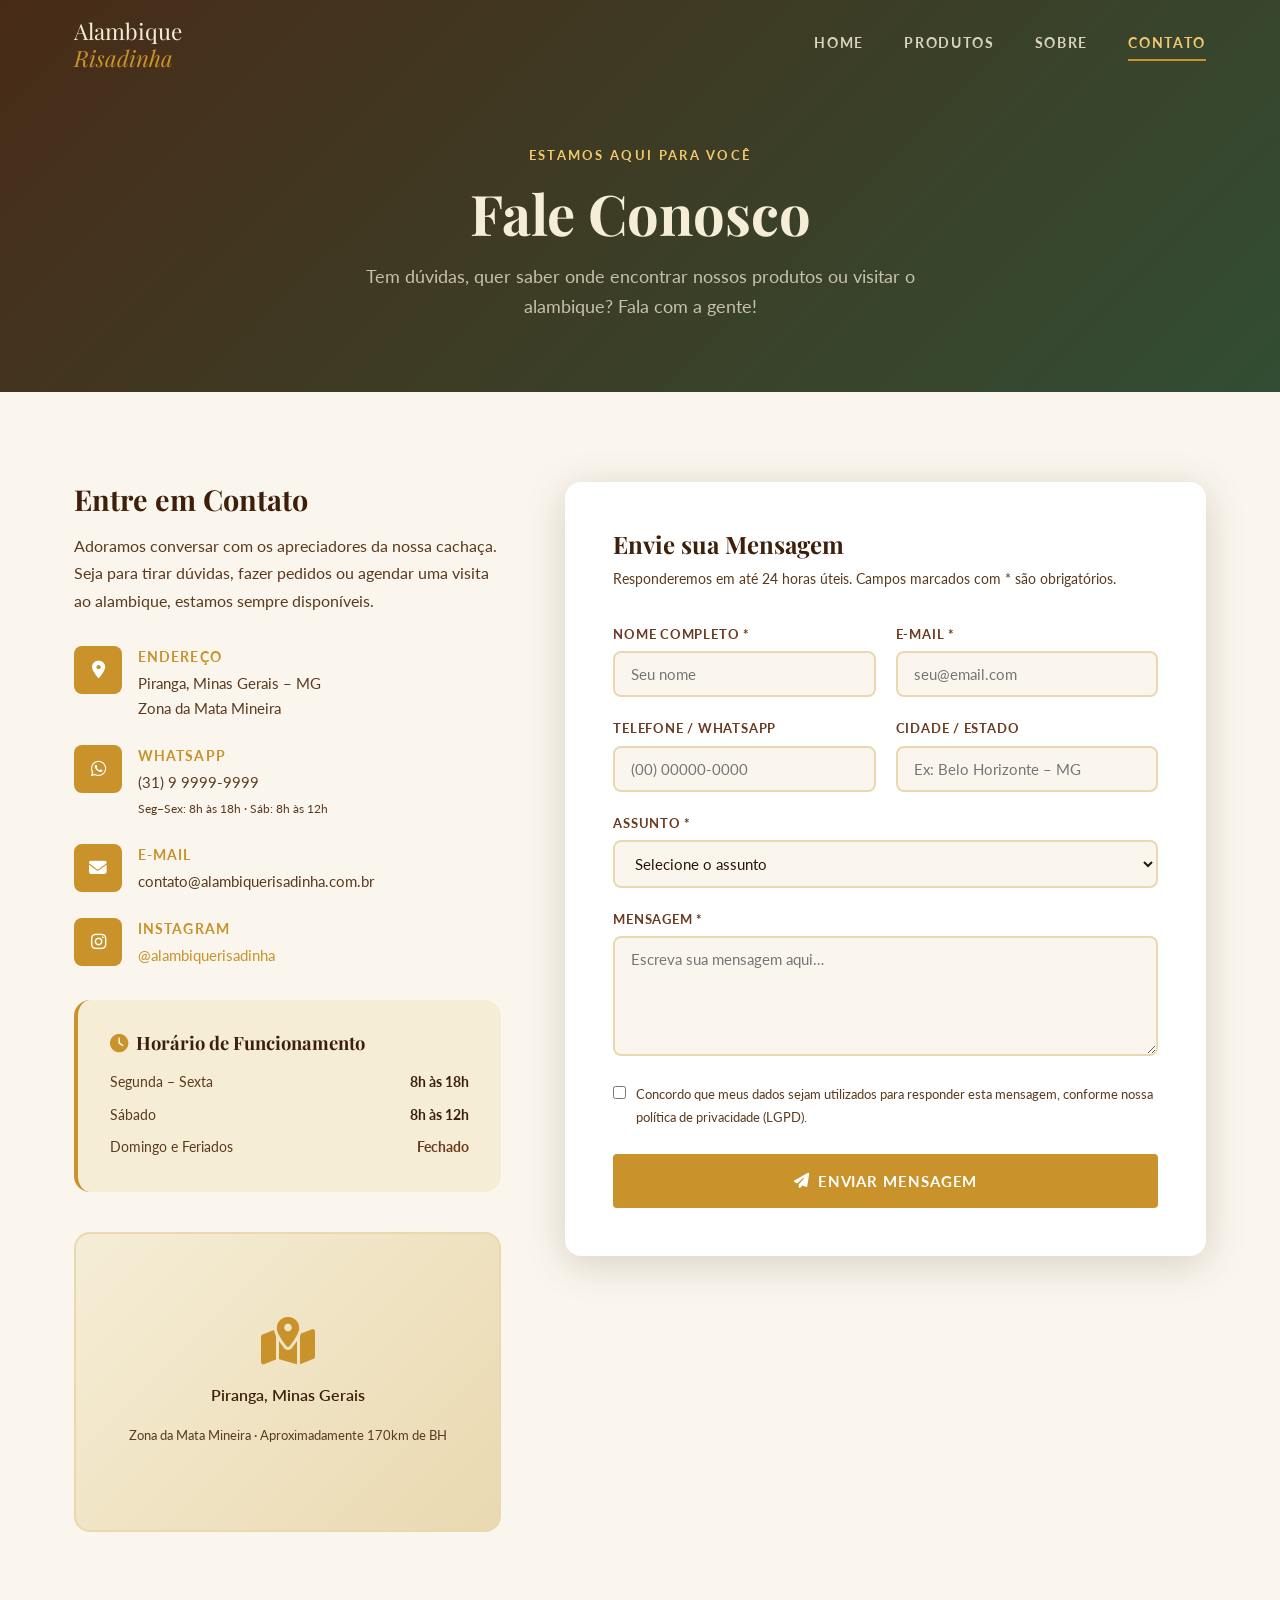
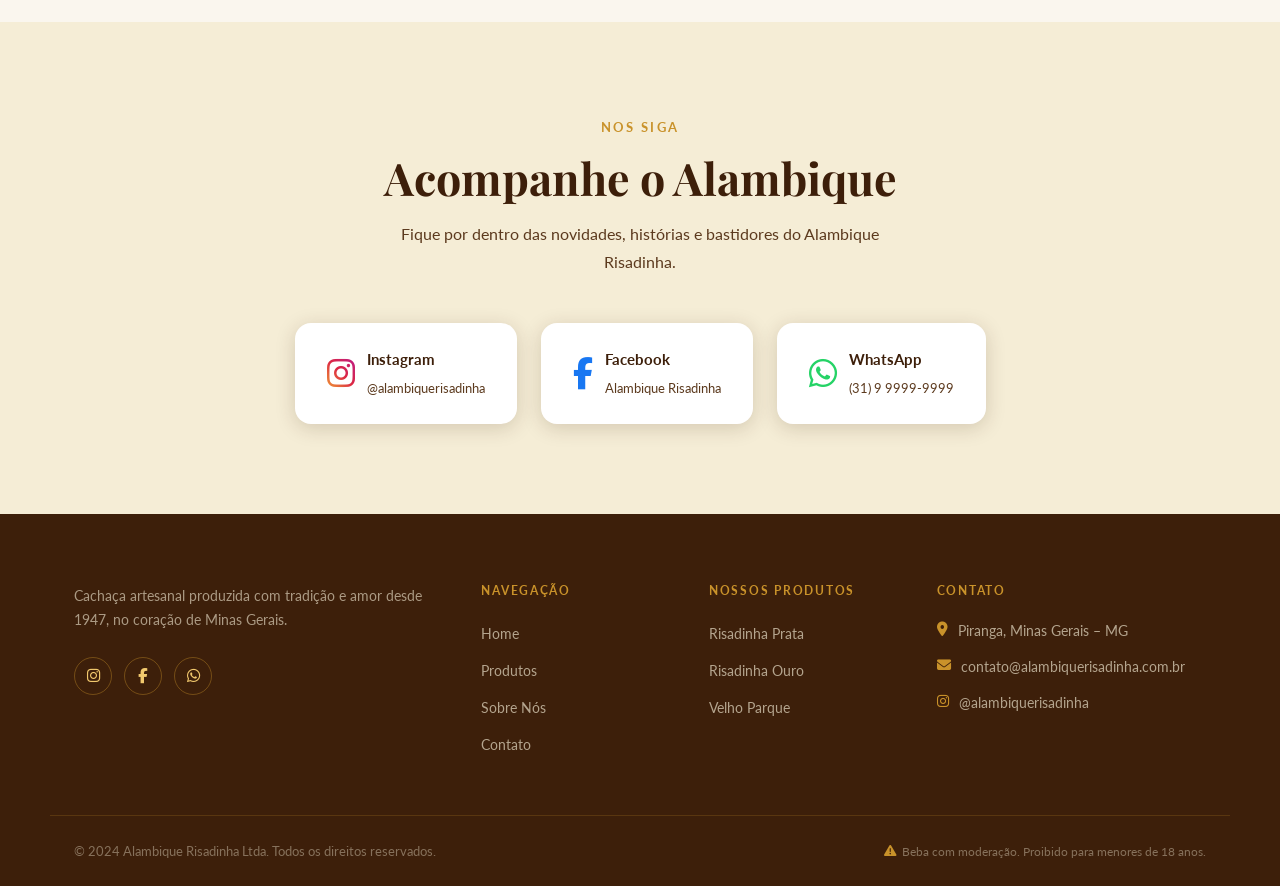
==== contato.html @ e91e13b2 "feat: adicionando imagens dos produtos e logo" ====
<!DOCTYPE html>
<html lang="pt-BR">
<head>
  <meta charset="UTF-8" />
  <meta name="viewport" content="width=device-width, initial-scale=1.0" />
  <title>Contato – Alambique Risadinha</title>
  <meta name="description" content="Entre em contato com o Alambique Risadinha. Localizado em Piranga, MG. Saiba onde encontrar nossos produtos ou visite nossa destilaria.">
  <link rel="stylesheet" href="css/style.css" />
  <link rel="stylesheet" href="css/pages.css" />
  <link rel="preconnect" href="https://fonts.googleapis.com">
  <link rel="preconnect" href="https://fonts.gstatic.com" crossorigin>
  <link href="https://fonts.googleapis.com/css2?family=Playfair+Display:ital,wght@0,400;0,600;0,700;0,900;1,400;1,600&family=Lato:wght@300;400;700&family=Dancing+Script:wght@600;700&display=swap" rel="stylesheet">
  <link rel="stylesheet" href="https://cdn.jsdelivr.net/npm/@fortawesome/fontawesome-free@6.4.0/css/all.min.css">
</head>
<body>

  <!-- ===== NAVBAR ===== -->
  <header class="navbar scrolled" id="navbar">
    <div class="container nav-container">
      <a href="index.html" class="nav-logo">
        <img src="https://www.anpaq.com.br/media/djcatalog2/images/item/2/alambique-risadinha-ltda_f.png" alt="Alambique Risadinha" class="logo-img" onerror="this.style.display='none'; this.nextElementSibling.style.display='block'">
        <span class="logo-text-fallback" style="display:none">Alambique<br><em>Risadinha</em></span>
      </a>
      <nav class="nav-links" id="navLinks">
        <a href="index.html" class="nav-link">Home</a>
        <a href="produtos.html" class="nav-link">Produtos</a>
        <a href="sobre.html" class="nav-link">Sobre</a>
        <a href="contato.html" class="nav-link active">Contato</a>
      </nav>
      <button class="hamburger" id="hamburger" aria-label="Menu">
        <span></span><span></span><span></span>
      </button>
    </div>
  </header>

  <!-- ===== PAGE HERO ===== -->
  <section class="page-hero">
    <div class="container">
      <span class="section-eyebrow light">Estamos Aqui Para Você</span>
      <h1>Fale Conosco</h1>
      <p>Tem dúvidas, quer saber onde encontrar nossos produtos ou visitar o alambique? Fala com a gente!</p>
    </div>
  </section>

  <!-- ===== CONTATO ===== -->
  <section class="section-padding">
    <div class="container">
      <div class="contact-layout">

        <!-- Informações -->
        <div>
          <div class="contact-info-block">
            <h3>Entre em Contato</h3>
            <p>Adoramos conversar com os apreciadores da nossa cachaça. Seja para tirar dúvidas, fazer pedidos ou agendar uma visita ao alambique, estamos sempre disponíveis.</p>

            <div class="contact-item">
              <div class="contact-item-icon"><i class="fas fa-map-marker-alt"></i></div>
              <div class="contact-item-text">
                <h5>Endereço</h5>
                <p>Piranga, Minas Gerais – MG<br>Zona da Mata Mineira</p>
              </div>
            </div>

            <div class="contact-item">
              <div class="contact-item-icon"><i class="fab fa-whatsapp"></i></div>
              <div class="contact-item-text">
                <h5>WhatsApp</h5>
                <p>(31) 9 9999-9999<br><small style="color:var(--text-mid)">Seg–Sex: 8h às 18h · Sáb: 8h às 12h</small></p>
              </div>
            </div>

            <div class="contact-item">
              <div class="contact-item-icon"><i class="fas fa-envelope"></i></div>
              <div class="contact-item-text">
                <h5>E-mail</h5>
                <p>contato@alambiquerisadinha.com.br</p>
              </div>
            </div>

            <div class="contact-item">
              <div class="contact-item-icon"><i class="fab fa-instagram"></i></div>
              <div class="contact-item-text">
                <h5>Instagram</h5>
                <p><a href="https://www.instagram.com/alambiquerisadinha/" target="_blank" rel="noopener" style="color:var(--gold)">@alambiquerisadinha</a></p>
              </div>
            </div>
          </div>

          <!-- Horários -->
          <div style="background:var(--cream); border-radius:var(--radius-lg); padding:2rem; margin-top:2rem; border-left:4px solid var(--gold)">
            <h4 style="font-family:'Playfair Display',serif; color:var(--brown-dark); margin-bottom:1rem; font-size:1.15rem">
              <i class="fas fa-clock" style="color:var(--gold); margin-right:8px"></i>Horário de Funcionamento
            </h4>
            <div style="display:flex; flex-direction:column; gap:8px;">
              <div style="display:flex; justify-content:space-between; font-size:0.9rem; color:var(--text-mid)">
                <span>Segunda – Sexta</span><strong style="color:var(--brown-dark)">8h às 18h</strong>
              </div>
              <div style="display:flex; justify-content:space-between; font-size:0.9rem; color:var(--text-mid)">
                <span>Sábado</span><strong style="color:var(--brown-dark)">8h às 12h</strong>
              </div>
              <div style="display:flex; justify-content:space-between; font-size:0.9rem; color:var(--text-mid)">
                <span>Domingo e Feriados</span><strong style="color:var(--brown-mid)">Fechado</strong>
              </div>
            </div>
          </div>

          <!-- Mapa decorativo -->
          <div class="map-placeholder">
            <i class="fas fa-map-marked-alt"></i>
            <p>Piranga, Minas Gerais</p>
            <small>Zona da Mata Mineira · Aproximadamente 170km de BH</small>
          </div>
        </div>

        <!-- Formulário -->
        <div class="contact-form-card">
          <h3>Envie sua Mensagem</h3>
          <p>Responderemos em até 24 horas úteis. Campos marcados com * são obrigatórios.</p>

          <form id="contactForm" novalidate>
            <div class="form-row">
              <div class="form-group">
                <label for="nome">Nome Completo *</label>
                <input type="text" id="nome" name="nome" placeholder="Seu nome" required>
              </div>
              <div class="form-group">
                <label for="email">E-mail *</label>
                <input type="email" id="email" name="email" placeholder="seu@email.com" required>
              </div>
            </div>

            <div class="form-row">
              <div class="form-group">
                <label for="telefone">Telefone / WhatsApp</label>
                <input type="tel" id="telefone" name="telefone" placeholder="(00) 00000-0000">
              </div>
              <div class="form-group">
                <label for="cidade">Cidade / Estado</label>
                <input type="text" id="cidade" name="cidade" placeholder="Ex: Belo Horizonte – MG">
              </div>
            </div>

            <div class="form-group">
              <label for="assunto">Assunto *</label>
              <select id="assunto" name="assunto" required>
                <option value="" disabled selected>Selecione o assunto</option>
                <option value="produto">Informações sobre produtos</option>
                <option value="compra">Como comprar / revendedor</option>
                <option value="visita">Agendar visita ao alambique</option>
                <option value="distribuicao">Interesse em distribuição</option>
                <option value="imprensa">Imprensa / Assessoria</option>
                <option value="outro">Outro assunto</option>
              </select>
            </div>

            <div class="form-group">
              <label for="mensagem">Mensagem *</label>
              <textarea id="mensagem" name="mensagem" placeholder="Escreva sua mensagem aqui…" rows="5" required></textarea>
            </div>

            <div class="form-group" style="display:flex; align-items:flex-start; gap:10px;">
              <input type="checkbox" id="lgpd" name="lgpd" required style="width:auto; margin-top:3px; cursor:pointer; accent-color:var(--gold)">
              <label for="lgpd" style="text-transform:none; font-size:0.82rem; font-weight:400; letter-spacing:0; color:var(--text-mid); cursor:pointer">
                Concordo que meus dados sejam utilizados para responder esta mensagem, conforme nossa política de privacidade (LGPD).
              </label>
            </div>

            <button type="submit" class="btn btn-primary" style="width:100%; justify-content:center; font-size:0.95rem; padding:16px">
              <i class="fas fa-paper-plane"></i> Enviar Mensagem
            </button>
          </form>

          <!-- Success message -->
          <div class="form-success" id="formSuccess">
            <i class="fas fa-check-circle"></i>
            <h4>Mensagem Enviada!</h4>
            <p>Obrigado pelo contato! Retornaremos em até 24 horas úteis.</p>
          </div>
        </div>

      </div>
    </div>
  </section>

  <!-- ===== REDES SOCIAIS ===== -->
  <section class="section-padding bg-cream">
    <div class="container" style="text-align:center">
      <span class="section-eyebrow">Nos Siga</span>
      <h2 class="section-title">Acompanhe o Alambique</h2>
      <p style="color:var(--text-mid); max-width:500px; margin: 0 auto 3rem">Fique por dentro das novidades, histórias e bastidores do Alambique Risadinha.</p>

      <div style="display:flex; justify-content:center; gap:1.5rem; flex-wrap:wrap">
        <a href="https://www.instagram.com/alambiquerisadinha/" target="_blank" rel="noopener"
           style="display:flex; align-items:center; gap:12px; background:#fff; border-radius:var(--radius-lg); padding:1.5rem 2rem; box-shadow:0 4px 20px var(--shadow); text-decoration:none; transition:all 0.35s ease; min-width:200px; justify-content:center"
           onmouseover="this.style.transform='translateY(-4px)'; this.style.boxShadow='0 12px 32px rgba(61,31,10,0.18)'"
           onmouseout="this.style.transform=''; this.style.boxShadow='0 4px 20px rgba(61,31,10,0.18)'">
          <i class="fab fa-instagram" style="font-size:2rem; background:linear-gradient(45deg,#f09433,#e6683c,#dc2743,#cc2366,#bc1888); -webkit-background-clip:text; -webkit-text-fill-color:transparent; background-clip:text"></i>
          <div style="text-align:left">
            <strong style="display:block; color:var(--brown-dark); font-size:0.95rem">Instagram</strong>
            <span style="color:var(--text-mid); font-size:0.82rem">@alambiquerisadinha</span>
          </div>
        </a>

        <a href="#" 
           style="display:flex; align-items:center; gap:12px; background:#fff; border-radius:var(--radius-lg); padding:1.5rem 2rem; box-shadow:0 4px 20px var(--shadow); text-decoration:none; transition:all 0.35s ease; min-width:200px; justify-content:center"
           onmouseover="this.style.transform='translateY(-4px)'; this.style.boxShadow='0 12px 32px rgba(61,31,10,0.18)'"
           onmouseout="this.style.transform=''; this.style.boxShadow='0 4px 20px rgba(61,31,10,0.18)'">
          <i class="fab fa-facebook-f" style="font-size:2rem; color:#1877f2"></i>
          <div style="text-align:left">
            <strong style="display:block; color:var(--brown-dark); font-size:0.95rem">Facebook</strong>
            <span style="color:var(--text-mid); font-size:0.82rem">Alambique Risadinha</span>
          </div>
        </a>

        <a href="https://wa.me/5531999999999" target="_blank" rel="noopener"
           style="display:flex; align-items:center; gap:12px; background:#fff; border-radius:var(--radius-lg); padding:1.5rem 2rem; box-shadow:0 4px 20px var(--shadow); text-decoration:none; transition:all 0.35s ease; min-width:200px; justify-content:center"
           onmouseover="this.style.transform='translateY(-4px)'; this.style.boxShadow='0 12px 32px rgba(61,31,10,0.18)'"
           onmouseout="this.style.transform=''; this.style.boxShadow='0 4px 20px rgba(61,31,10,0.18)'">
          <i class="fab fa-whatsapp" style="font-size:2rem; color:#25d366"></i>
          <div style="text-align:left">
            <strong style="display:block; color:var(--brown-dark); font-size:0.95rem">WhatsApp</strong>
            <span style="color:var(--text-mid); font-size:0.82rem">(31) 9 9999-9999</span>
          </div>
        </a>
      </div>
    </div>
  </section>

  <!-- ===== FOOTER ===== -->
  <footer class="footer">
    <div class="container footer-grid">
      <div class="footer-brand">
        <img src="https://www.anpaq.com.br/media/djcatalog2/images/item/2/alambique-risadinha-ltda_f.png" alt="Alambique Risadinha" class="footer-logo" onerror="this.style.display='none'">
        <p>Cachaça artesanal produzida com tradição e amor desde 1947, no coração de Minas Gerais.</p>
        <div class="social-links">
          <a href="https://www.instagram.com/alambiquerisadinha/" target="_blank" rel="noopener" aria-label="Instagram"><i class="fab fa-instagram"></i></a>
          <a href="#" aria-label="Facebook"><i class="fab fa-facebook-f"></i></a>
          <a href="#" aria-label="WhatsApp"><i class="fab fa-whatsapp"></i></a>
        </div>
      </div>
      <div class="footer-nav">
        <h4>Navegação</h4>
        <ul>
          <li><a href="index.html">Home</a></li>
          <li><a href="produtos.html">Produtos</a></li>
          <li><a href="sobre.html">Sobre Nós</a></li>
          <li><a href="contato.html">Contato</a></li>
        </ul>
      </div>
      <div class="footer-products">
        <h4>Nossos Produtos</h4>
        <ul>
          <li><a href="produtos.html#prata">Risadinha Prata</a></li>
          <li><a href="produtos.html#ouro">Risadinha Ouro</a></li>
          <li><a href="produtos.html#parque">Velho Parque</a></li>
        </ul>
      </div>
      <div class="footer-contact">
        <h4>Contato</h4>
        <ul>
          <li><i class="fas fa-map-marker-alt"></i> Piranga, Minas Gerais – MG</li>
          <li><i class="fas fa-envelope"></i> contato@alambiquerisadinha.com.br</li>
          <li><i class="fab fa-instagram"></i> @alambiquerisadinha</li>
        </ul>
      </div>
    </div>
    <div class="footer-bottom">
      <div class="container">
        <p>© 2024 Alambique Risadinha Ltda. Todos os direitos reservados.</p>
        <p class="footer-warning"><i class="fas fa-exclamation-triangle"></i> Beba com moderação. Proibido para menores de 18 anos.</p>
      </div>
    </div>
  </footer>

  <script src="js/main.js"></script>
</body>
</html>
---- css/style.css ----
/* =========================================================
   ALAMBIQUE RISADINHA — CSS Principal
   Paleta: Dourado #C9922A, Marrom Escuro #3D1F0A, Creme #F5EDD6,
           Verde Escuro #1C3B1F, Âmbar #E8A830, Off-white #FAF6EE
   ========================================================= */

/* ── RESET & BASE ── */
*, *::before, *::after { box-sizing: border-box; margin: 0; padding: 0; }

:root {
  --gold:       #C9922A;
  --gold-light: #E8A830;
  --gold-pale:  #F2C96E;
  --brown-dark: #3D1F0A;
  --brown-mid:  #6B3A1F;
  --brown-light:#A0673A;
  --cream:      #F5EDD6;
  --cream-dark: #EAD9B0;
  --off-white:  #FAF6EE;
  --green-dark: #1C3B1F;
  --green-mid:  #2D5A32;
  --text-dark:  #2A1608;
  --text-mid:   #5C3A1E;
  --text-light: #F5EDD6;
  --shadow:     rgba(61,31,10,0.18);
  --radius:     8px;
  --radius-lg:  16px;
  --transition: 0.35s cubic-bezier(0.4,0,0.2,1);
}

html { scroll-behavior: smooth; font-size: 16px; }

body {
  font-family: 'Lato', sans-serif;
  background: var(--off-white);
  color: var(--text-dark);
  line-height: 1.7;
  overflow-x: hidden;
}

img { max-width: 100%; display: block; }
a { text-decoration: none; color: inherit; }
ul { list-style: none; }

.container {
  max-width: 1180px;
  margin: 0 auto;
  padding: 0 24px;
}

.section-padding { padding: 90px 0; }
.bg-dark    { background: var(--brown-dark); }
.bg-cream   { background: var(--cream); }

/* ── TYPOGRAPHY ── */
h1, h2, h3, h4 {
  font-family: 'Playfair Display', serif;
  line-height: 1.2;
}

.section-eyebrow {
  display: inline-block;
  font-family: 'Lato', sans-serif;
  font-size: 0.8rem;
  font-weight: 700;
  letter-spacing: 0.18em;
  text-transform: uppercase;
  color: var(--gold);
  margin-bottom: 0.75rem;
}
.section-eyebrow.light { color: var(--gold-pale); }

.section-title {
  font-size: clamp(2rem, 4vw, 2.8rem);
  color: var(--brown-dark);
  margin-bottom: 1rem;
}
.section-title.light { color: var(--cream); }

.section-desc {
  font-size: 1.05rem;
  color: var(--text-mid);
  max-width: 560px;
  margin: 0 auto;
}

.section-header {
  text-align: center;
  margin-bottom: 3.5rem;
}

/* ── BUTTONS ── */
.btn {
  display: inline-flex;
  align-items: center;
  gap: 8px;
  padding: 14px 32px;
  border-radius: 4px;
  font-family: 'Lato', sans-serif;
  font-size: 0.92rem;
  font-weight: 700;
  letter-spacing: 0.06em;
  text-transform: uppercase;
  cursor: pointer;
  border: 2px solid transparent;
  transition: all var(--transition);
}

.btn-primary {
  background: var(--gold);
  color: #fff;
  border-color: var(--gold);
}
.btn-primary:hover {
  background: var(--gold-light);
  border-color: var(--gold-light);
  transform: translateY(-2px);
  box-shadow: 0 8px 24px rgba(201,146,42,0.35);
}

.btn-outline {
  background: transparent;
  color: var(--cream);
  border-color: var(--cream);
}
.btn-outline:hover {
  background: var(--cream);
  color: var(--brown-dark);
  transform: translateY(-2px);
}

.btn-outline-dark {
  background: transparent;
  color: var(--brown-dark);
  border-color: var(--brown-dark);
}
.btn-outline-dark:hover {
  background: var(--brown-dark);
  color: var(--cream);
  transform: translateY(-2px);
}

.btn-outline-light {
  background: transparent;
  color: #fff;
  border-color: rgba(255,255,255,0.7);
}
.btn-outline-light:hover {
  background: rgba(255,255,255,0.15);
  border-color: #fff;
  transform: translateY(-2px);
}

.btn-sm { padding: 10px 22px; font-size: 0.82rem; }

/* ── NAVBAR ── */
.navbar {
  position: fixed;
  top: 0; left: 0; right: 0;
  z-index: 1000;
  padding: 18px 0;
  transition: all var(--transition);
}
.navbar.scrolled {
  background: rgba(61,31,10,0.97);
  padding: 12px 0;
  box-shadow: 0 4px 30px rgba(0,0,0,0.3);
  backdrop-filter: blur(10px);
}

.nav-container {
  display: flex;
  align-items: center;
  justify-content: space-between;
}

.nav-logo { display: flex; align-items: center; }
.logo-img {
  height: 60px;
  width: auto;
  filter: drop-shadow(0 2px 8px rgba(0,0,0,0.4));
  transition: transform var(--transition);
}
.logo-img:hover { transform: scale(1.04); }
.logo-text-fallback {
  font-family: 'Playfair Display', serif;
  font-size: 1.4rem;
  color: var(--cream);
  line-height: 1.2;
}
.logo-text-fallback em { color: var(--gold); font-style: italic; }

.nav-links { display: flex; align-items: center; gap: 2.5rem; }

.nav-link {
  font-family: 'Lato', sans-serif;
  font-size: 0.88rem;
  font-weight: 700;
  letter-spacing: 0.12em;
  text-transform: uppercase;
  color: rgba(245,237,214,0.85);
  position: relative;
  padding-bottom: 4px;
  transition: color var(--transition);
}
.nav-link::after {
  content: '';
  position: absolute;
  bottom: -2px; left: 0;
  width: 0; height: 2px;
  background: var(--gold);
  transition: width var(--transition);
}
.nav-link:hover, .nav-link.active {
  color: var(--gold-pale);
}
.nav-link:hover::after, .nav-link.active::after { width: 100%; }

.hamburger {
  display: none;
  flex-direction: column;
  gap: 5px;
  background: none;
  border: none;
  cursor: pointer;
  padding: 4px;
}
.hamburger span {
  display: block;
  width: 26px; height: 2px;
  background: var(--cream);
  transition: all var(--transition);
}
.hamburger.open span:nth-child(1) { transform: rotate(45deg) translate(5px, 5px); }
.hamburger.open span:nth-child(2) { opacity: 0; }
.hamburger.open span:nth-child(3) { transform: rotate(-45deg) translate(5px, -5px); }

/* ── HERO ── */
.hero {
  position: relative;
  min-height: 100vh;
  display: flex;
  align-items: center;
  background: 
    linear-gradient(160deg, rgba(28,31,10,0.72) 0%, rgba(61,31,10,0.88) 60%, rgba(28,59,31,0.82) 100%),
    url('https://images.unsplash.com/photo-1513558161293-cdaf765ed2fd?w=1800&q=80') center/cover no-repeat;
  overflow: hidden;
}

.hero-overlay {
  position: absolute; inset: 0;
  background: radial-gradient(ellipse at center bottom, rgba(201,146,42,0.12) 0%, transparent 70%);
  pointer-events: none;
}

.hero-particles {
  position: absolute; inset: 0;
  pointer-events: none;
  overflow: hidden;
}

.hero-content {
  position: relative;
  z-index: 2;
  padding-top: 100px;
  padding-bottom: 60px;
  max-width: 720px;
}

.hero-eyebrow {
  font-family: 'Lato', sans-serif;
  font-size: 0.8rem;
  font-weight: 700;
  letter-spacing: 0.22em;
  text-transform: uppercase;
  color: var(--gold-pale);
  margin-bottom: 1.25rem;
  display: flex;
  align-items: center;
  gap: 12px;
}
.hero-eyebrow::before {
  content: '';
  display: inline-block;
  width: 36px; height: 1px;
  background: var(--gold);
}

.hero-title {
  font-size: clamp(2.8rem, 6vw, 4.8rem);
  color: var(--cream);
  margin-bottom: 1.5rem;
  font-weight: 900;
}
.hero-title em {
  color: var(--gold-pale);
  font-style: italic;
  display: block;
}

.hero-subtitle {
  font-size: clamp(1rem, 2vw, 1.2rem);
  color: rgba(245,237,214,0.85);
  max-width: 560px;
  margin-bottom: 2.5rem;
  font-weight: 300;
}

.hero-btns { display: flex; gap: 1rem; flex-wrap: wrap; }

.hero-scroll-indicator {
  position: absolute;
  bottom: 2.5rem;
  left: 50%;
  transform: translateX(-50%);
  display: flex;
  flex-direction: column;
  align-items: center;
  gap: 8px;
  color: rgba(245,237,214,0.6);
  font-size: 0.72rem;
  letter-spacing: 0.15em;
  text-transform: uppercase;
  animation: bounceDown 2s infinite;
  z-index: 2;
}
.scroll-arrow { font-size: 1.2rem; }

@keyframes bounceDown {
  0%, 100% { transform: translateX(-50%) translateY(0); }
  50%       { transform: translateX(-50%) translateY(8px); }
}

/* Particle dots */
.particle {
  position: absolute;
  border-radius: 50%;
  background: rgba(201,146,42,0.15);
  animation: floatParticle linear infinite;
}
@keyframes floatParticle {
  0%   { transform: translateY(100vh) scale(0); opacity: 0; }
  10%  { opacity: 1; }
  90%  { opacity: 0.6; }
  100% { transform: translateY(-20px) scale(1); opacity: 0; }
}

/* ── ABOUT STRIP ── */
.about-strip-inner {
  display: grid;
  grid-template-columns: 1fr 420px;
  gap: 5rem;
  align-items: center;
}

.about-strip-text h2 { margin-bottom: 1.25rem; }
.about-strip-text p  {
  color: var(--text-mid);
  margin-bottom: 1rem;
  font-size: 1.02rem;
}

.about-img-frame {
  position: relative;
  width: 100%;
  aspect-ratio: 1/1;
}

.about-img-inner {
  width: 100%;
  height: 100%;
  background: 
    linear-gradient(135deg, var(--brown-dark) 0%, var(--green-dark) 100%);
  border-radius: var(--radius-lg);
  display: flex;
  align-items: center;
  justify-content: center;
  overflow: hidden;
  position: relative;
}
.about-img-inner::before {
  content: '';
  position: absolute; inset: 0;
  background: 
    repeating-linear-gradient(
      45deg,
      rgba(201,146,42,0.04) 0px,
      rgba(201,146,42,0.04) 1px,
      transparent 1px,
      transparent 30px
    );
}

.about-decorative-icon {
  display: flex;
  flex-direction: column;
  align-items: center;
  gap: 1rem;
  color: var(--gold-pale);
  z-index: 1;
}
.about-decorative-icon i { font-size: 5rem; opacity: 0.8; }
.about-decorative-icon p {
  font-family: 'Dancing Script', cursive;
  font-size: 1.5rem;
  color: var(--cream);
}

.about-badge {
  position: absolute;
  bottom: -20px; right: -20px;
  width: 110px; height: 110px;
  background: var(--gold);
  border-radius: 50%;
  display: flex;
  flex-direction: column;
  align-items: center;
  justify-content: center;
  box-shadow: 0 8px 28px rgba(201,146,42,0.5);
  border: 4px solid var(--off-white);
}
.badge-number {
  font-family: 'Playfair Display', serif;
  font-size: 2rem;
  font-weight: 900;
  color: #fff;
  line-height: 1;
}
.badge-text {
  font-size: 0.65rem;
  font-weight: 700;
  color: rgba(255,255,255,0.9);
  text-align: center;
  letter-spacing: 0.05em;
  text-transform: uppercase;
  line-height: 1.3;
}

/* ── FEATURES ── */
.features-grid {
  display: grid;
  grid-template-columns: repeat(4, 1fr);
  gap: 2rem;
}

.feature-card {
  background: rgba(255,255,255,0.05);
  border: 1px solid rgba(201,146,42,0.2);
  border-radius: var(--radius-lg);
  padding: 2.5rem 1.75rem;
  text-align: center;
  transition: all var(--transition);
}
.feature-card:hover {
  background: rgba(201,146,42,0.1);
  border-color: var(--gold);
  transform: translateY(-6px);
  box-shadow: 0 16px 40px rgba(0,0,0,0.3);
}

.feature-icon {
  width: 70px; height: 70px;
  background: linear-gradient(135deg, var(--gold), var(--gold-light));
  border-radius: 50%;
  display: flex; align-items: center; justify-content: center;
  margin: 0 auto 1.5rem;
  font-size: 1.6rem;
  color: #fff;
  box-shadow: 0 6px 20px rgba(201,146,42,0.35);
}

.feature-card h3 {
  font-family: 'Playfair Display', serif;
  font-size: 1.15rem;
  color: var(--cream);
  margin-bottom: 0.75rem;
}
.feature-card p {
  font-size: 0.92rem;
  color: rgba(245,237,214,0.65);
  line-height: 1.6;
}

/* ── PRODUCTS PREVIEW ── */
.products-grid {
  display: grid;
  grid-template-columns: repeat(3, 1fr);
  gap: 2rem;
}

.product-card {
  background: #fff;
  border-radius: var(--radius-lg);
  overflow: hidden;
  box-shadow: 0 4px 24px var(--shadow);
  transition: all var(--transition);
  display: flex;
  flex-direction: column;
}
.product-card:hover {
  transform: translateY(-8px);
  box-shadow: 0 20px 50px rgba(61,31,10,0.2);
}
.product-card.featured {
  border: 2px solid var(--gold);
  transform: scale(1.03);
}
.product-card.featured:hover { transform: scale(1.03) translateY(-8px); }

.product-img-wrap {
  height: 220px;
  display: flex;
  align-items: center;
  justify-content: center;
  position: relative;
  overflow: hidden;
}
.product-img-wrap.prata-bg {
  background: linear-gradient(135deg, #c8c8c8 0%, #e8e8e8 100%);
}

.product-icon {
  font-size: 5rem;
  display: flex;
  align-items: center;
  justify-content: center;
  width: 100%;
  height: 100%;
  transition: transform var(--transition);
}
.product-card:hover .product-icon { transform: scale(1.12) rotate(-5deg); }
.product-icon.prata {
  color: #b0b8c1;
  background: linear-gradient(135deg, #dde4ea 0%, #eef1f4 100%);
  text-shadow: 0 4px 12px rgba(150,170,190,0.4);
}
.product-icon.ouro {
  color: var(--gold);
  background: linear-gradient(135deg, #f5e6c8 0%, #faf0dc 100%);
  text-shadow: 0 4px 12px rgba(201,146,42,0.35);
}
.product-icon.parque {
  color: var(--brown-mid);
  background: linear-gradient(135deg, #e8d5b8 0%, #f2e4cc 100%);
  text-shadow: 0 4px 12px rgba(107,58,31,0.35);
}

.product-badge-tag {
  position: absolute;
  top: 14px; left: 14px;
  background: var(--brown-dark);
  color: var(--cream);
  padding: 4px 12px;
  border-radius: 20px;
  font-size: 0.72rem;
  font-weight: 700;
  letter-spacing: 0.08em;
  text-transform: uppercase;
}
.product-badge-tag.destaque {
  background: var(--gold);
  color: #fff;
}
.product-badge-tag.premium {
  background: var(--green-dark);
  color: var(--gold-pale);
}

.product-info { padding: 2rem; flex: 1; display: flex; flex-direction: column; }

.product-tag {
  font-size: 0.75rem;
  font-weight: 700;
  letter-spacing: 0.1em;
  text-transform: uppercase;
  color: var(--gold);
  margin-bottom: 0.5rem;
  display: block;
}

.product-info h3 {
  font-size: 1.5rem;
  color: var(--brown-dark);
  margin-bottom: 0.75rem;
}

.product-info p {
  font-size: 0.92rem;
  color: var(--text-mid);
  line-height: 1.65;
  margin-bottom: 1.25rem;
  flex: 1;
}

.product-specs {
  margin-bottom: 1.5rem;
}
.product-specs li {
  font-size: 0.85rem;
  color: var(--text-mid);
  display: flex;
  align-items: center;
  gap: 8px;
  margin-bottom: 6px;
}
.product-specs li i {
  color: var(--gold);
  font-size: 0.75rem;
  flex-shrink: 0;
}

/* ── STATS ── */
.stats-section {
  position: relative;
  background: 
    linear-gradient(135deg, var(--brown-dark) 0%, var(--green-dark) 100%);
  padding: 70px 0;
  overflow: hidden;
}
.stats-bg {
  position: absolute; inset: 0;
  background: url('data:image/svg+xml,<svg xmlns="http://www.w3.org/2000/svg" viewBox="0 0 200 200"><circle cx="100" cy="100" r="80" fill="none" stroke="rgba(201,146,42,0.08)" stroke-width="1"/><circle cx="100" cy="100" r="50" fill="none" stroke="rgba(201,146,42,0.06)" stroke-width="1"/></svg>') center/cover;
  pointer-events: none;
}

.stats-inner {
  position: relative;
  display: flex;
  align-items: center;
  justify-content: center;
  gap: 0;
  flex-wrap: wrap;
}

.stat-item {
  text-align: center;
  padding: 1rem 3.5rem;
  display: flex;
  flex-direction: column;
  align-items: center;
}

.stat-number {
  font-family: 'Playfair Display', serif;
  font-size: clamp(2.8rem, 5vw, 4rem);
  font-weight: 900;
  color: var(--gold-pale);
  line-height: 1;
  display: inline;
}
.stat-plus {
  font-family: 'Playfair Display', serif;
  font-size: 2rem;
  color: var(--gold);
  font-weight: 700;
  display: inline;
}

.stat-label {
  font-size: 0.82rem;
  font-weight: 700;
  letter-spacing: 0.1em;
  text-transform: uppercase;
  color: rgba(245,237,214,0.65);
  margin-top: 0.5rem;
}

.stat-divider {
  width: 1px; height: 60px;
  background: rgba(201,146,42,0.3);
  flex-shrink: 0;
}

/* ── TESTIMONIALS ── */
.testimonials-slider {
  overflow: hidden;
  position: relative;
}

.testimonial-track {
  display: flex;
  transition: transform 0.5s cubic-bezier(0.4,0,0.2,1);
}

.testimonial-card {
  min-width: 100%;
  padding: 0 60px;
  text-align: center;
}

.stars {
  color: var(--gold);
  font-size: 1.1rem;
  margin-bottom: 1.5rem;
  display: flex;
  justify-content: center;
  gap: 4px;
}

.testimonial-card p {
  font-size: 1.12rem;
  font-style: italic;
  font-family: 'Playfair Display', serif;
  color: var(--text-dark);
  max-width: 700px;
  margin: 0 auto 2rem;
  line-height: 1.8;
}

.testimonial-author {
  display: flex;
  align-items: center;
  justify-content: center;
  gap: 14px;
}
.author-avatar {
  width: 50px; height: 50px;
  background: var(--gold);
  border-radius: 50%;
  display: flex; align-items: center; justify-content: center;
  color: #fff; font-size: 1.1rem;
}
.testimonial-author div strong { display: block; font-size: 0.95rem; color: var(--brown-dark); }
.testimonial-author div span  { font-size: 0.82rem; color: var(--text-mid); }

.testimonial-controls {
  display: flex;
  align-items: center;
  justify-content: center;
  gap: 1.5rem;
  margin-top: 2.5rem;
}
.t-btn {
  width: 44px; height: 44px;
  border-radius: 50%;
  background: transparent;
  border: 2px solid var(--brown-mid);
  color: var(--brown-mid);
  font-size: 1rem;
  cursor: pointer;
  display: flex; align-items: center; justify-content: center;
  transition: all var(--transition);
}
.t-btn:hover {
  background: var(--gold);
  border-color: var(--gold);
  color: #fff;
}

.t-dots { display: flex; gap: 8px; }
.t-dot {
  width: 8px; height: 8px;
  border-radius: 50%;
  background: var(--cream-dark);
  cursor: pointer;
  transition: all var(--transition);
}
.t-dot.active {
  background: var(--gold);
  width: 24px;
  border-radius: 4px;
}

/* ── CTA ── */
.cta-section {
  position: relative;
  padding: 100px 0;
  background:
    linear-gradient(135deg, rgba(28,59,31,0.92), rgba(61,31,10,0.95)),
    url('https://images.unsplash.com/photo-1569529465841-dfecdab7503b?w=1600&q=80') center/cover no-repeat;
  text-align: center;
  overflow: hidden;
}
.cta-overlay {
  position: absolute; inset: 0;
  background: radial-gradient(ellipse at center, rgba(201,146,42,0.15) 0%, transparent 70%);
}
.cta-content { position: relative; z-index: 1; }
.cta-content h2 {
  font-size: clamp(2rem, 4vw, 3rem);
  color: var(--cream);
  margin-bottom: 1rem;
}
.cta-content p {
  font-size: 1.1rem;
  color: rgba(245,237,214,0.8);
  margin-bottom: 2.5rem;
}
.cta-btns { display: flex; gap: 1rem; justify-content: center; flex-wrap: wrap; }

/* ── FOOTER ── */
.footer {
  background: var(--brown-dark);
  padding-top: 70px;
}

.footer-grid {
  display: grid;
  grid-template-columns: 2fr 1fr 1fr 1.5fr;
  gap: 3rem;
  padding-bottom: 3rem;
  border-bottom: 1px solid rgba(201,146,42,0.2);
}

.footer-logo { height: 70px; margin-bottom: 1rem; }

.footer-brand p {
  font-size: 0.9rem;
  color: rgba(245,237,214,0.6);
  line-height: 1.7;
  margin-bottom: 1.5rem;
}

.social-links { display: flex; gap: 12px; }
.social-links a {
  width: 38px; height: 38px;
  border-radius: 50%;
  border: 1px solid rgba(201,146,42,0.4);
  display: flex; align-items: center; justify-content: center;
  color: var(--gold-pale);
  font-size: 0.95rem;
  transition: all var(--transition);
}
.social-links a:hover {
  background: var(--gold);
  border-color: var(--gold);
  color: #fff;
  transform: translateY(-2px);
}

.footer-nav h4, .footer-products h4, .footer-contact h4 {
  font-family: 'Lato', sans-serif;
  font-size: 0.78rem;
  font-weight: 700;
  letter-spacing: 0.14em;
  text-transform: uppercase;
  color: var(--gold);
  margin-bottom: 1.25rem;
}

.footer-nav ul li, .footer-products ul li {
  margin-bottom: 0.6rem;
}
.footer-nav ul li a, .footer-products ul li a {
  color: rgba(245,237,214,0.65);
  font-size: 0.9rem;
  transition: color var(--transition);
}
.footer-nav ul li a:hover, .footer-products ul li a:hover { color: var(--gold-pale); }

.footer-contact ul li {
  display: flex;
  align-items: flex-start;
  gap: 10px;
  color: rgba(245,237,214,0.65);
  font-size: 0.88rem;
  margin-bottom: 0.75rem;
}
.footer-contact ul li i { color: var(--gold); margin-top: 3px; }

.footer-bottom {
  padding: 1.5rem 0;
}
.footer-bottom .container {
  display: flex;
  justify-content: space-between;
  align-items: center;
  flex-wrap: wrap;
  gap: 1rem;
}
.footer-bottom p {
  font-size: 0.82rem;
  color: rgba(245,237,214,0.4);
}
.footer-warning {
  color: rgba(245,237,214,0.4) !important;
  display: flex;
  align-items: center;
  gap: 6px;
  font-size: 0.78rem !important;
}
.footer-warning i { color: var(--gold); }

/* ── AGE GATE ── */
.age-gate {
  position: fixed;
  inset: 0;
  z-index: 9999;
  background: rgba(28,30,10,0.97);
  display: flex;
  align-items: center;
  justify-content: center;
  backdrop-filter: blur(8px);
}
.age-gate.hidden { display: none; }

.age-gate-box {
  background: var(--off-white);
  border-radius: var(--radius-lg);
  padding: 3rem;
  max-width: 480px;
  width: 90%;
  text-align: center;
  box-shadow: 0 30px 80px rgba(0,0,0,0.5);
  border: 1px solid rgba(201,146,42,0.3);
}

.age-logo { height: 80px; margin: 0 auto 1.5rem; }

.age-gate-box h2 {
  font-size: 1.9rem;
  color: var(--brown-dark);
  margin-bottom: 1rem;
}
.age-gate-box h2 em { color: var(--gold); }

.age-gate-box p {
  color: var(--text-mid);
  margin-bottom: 2rem;
}

.age-btns {
  display: flex;
  gap: 1rem;
  justify-content: center;
  flex-wrap: wrap;
  margin-bottom: 1.5rem;
}

.age-gate-box small {
  display: block;
  font-size: 0.75rem;
  color: rgba(90,58,30,0.55);
  line-height: 1.5;
}

/* ── PAGE HERO (inner pages) ── */
.page-hero {
  padding: 140px 0 70px;
  background: 
    linear-gradient(135deg, rgba(61,31,10,0.94), rgba(28,59,31,0.9)),
    url('https://images.unsplash.com/photo-1607623814075-e51df1bdc82f?w=1600&q=80') center/cover no-repeat;
  text-align: center;
}
.page-hero h1 { font-size: clamp(2.2rem, 5vw, 3.5rem); color: var(--cream); margin-bottom: 1rem; }
.page-hero p  { font-size: 1.1rem; color: rgba(245,237,214,0.75); max-width: 560px; margin: 0 auto; }

/* ── SCROLL ANIMATIONS ── */
[data-aos] {
  opacity: 0;
  transform: translateY(30px);
  transition: opacity 0.7s ease, transform 0.7s ease;
}
[data-aos].aos-visible {
  opacity: 1;
  transform: translateY(0);
}
[data-delay="100"] { transition-delay: 0.1s; }
[data-delay="200"] { transition-delay: 0.2s; }
[data-delay="300"] { transition-delay: 0.3s; }

/* ── RESPONSIVE ── */
@media (max-width: 1024px) {
  .features-grid { grid-template-columns: repeat(2, 1fr); }
  .footer-grid   { grid-template-columns: 1fr 1fr; }
  .about-strip-inner { grid-template-columns: 1fr; }
  .about-strip-img { max-width: 380px; margin: 0 auto; }
}

@media (max-width: 768px) {
  .nav-links {
    position: fixed;
    top: 0; right: -100%;
    width: 280px; height: 100vh;
    background: rgba(61,31,10,0.98);
    flex-direction: column;
    justify-content: center;
    gap: 2rem;
    transition: right var(--transition);
    z-index: 999;
    padding: 2rem;
  }
  .nav-links.open { right: 0; }
  .hamburger { display: flex; z-index: 1000; }

  .products-grid { grid-template-columns: 1fr; }
  .product-card.featured { transform: none; }

  .testimonial-card { padding: 0 20px; }

  .stat-item { padding: 1rem 1.5rem; }
  .stat-divider { display: none; }
  .stats-inner { gap: 1rem; }

  .footer-grid { grid-template-columns: 1fr; gap: 2rem; }
  .footer-bottom .container { flex-direction: column; text-align: center; }

  .about-strip-inner { gap: 3rem; }
  .section-padding { padding: 60px 0; }
}

@media (max-width: 480px) {
  .hero-btns { flex-direction: column; }
  .hero-title { font-size: 2.4rem; }
  .features-grid { grid-template-columns: 1fr; }
  .cta-btns { flex-direction: column; align-items: center; }
}
---- css/pages.css ----
/* =========================================================
   ALAMBIQUE RISADINHA — Páginas Internas (Produtos, Sobre, Contato)
   ========================================================= */

/* ── PRODUTOS PAGE ── */
.products-page { padding: 80px 0; }

.products-filter {
  display: flex;
  justify-content: center;
  gap: 1rem;
  flex-wrap: wrap;
  margin-bottom: 3rem;
}
.filter-btn {
  padding: 8px 24px;
  border: 2px solid var(--cream-dark);
  background: transparent;
  color: var(--text-mid);
  border-radius: 30px;
  font-family: 'Lato', sans-serif;
  font-size: 0.85rem;
  font-weight: 700;
  letter-spacing: 0.06em;
  cursor: pointer;
  transition: all var(--transition);
}
.filter-btn:hover, .filter-btn.active {
  background: var(--gold);
  border-color: var(--gold);
  color: #fff;
}

/* Product Detail Cards */
.product-detail-card {
  display: grid;
  grid-template-columns: 1fr 1fr;
  gap: 5rem;
  align-items: center;
  margin-bottom: 6rem;
  padding-bottom: 6rem;
  border-bottom: 1px solid var(--cream-dark);
}
.product-detail-card:last-child { border-bottom: none; margin-bottom: 0; }
.product-detail-card.reverse { direction: rtl; }
.product-detail-card.reverse > * { direction: ltr; }

.product-detail-visual {
  aspect-ratio: 1/1;
  border-radius: var(--radius-lg);
  display: flex;
  align-items: center;
  justify-content: center;
  font-size: 8rem;
  position: relative;
  overflow: hidden;
}
.product-detail-visual::after {
  content: '';
  position: absolute; inset: 0;
  background: repeating-linear-gradient(
    45deg,
    rgba(255,255,255,0.03) 0px,
    rgba(255,255,255,0.03) 1px,
    transparent 1px,
    transparent 25px
  );
}
.pv-prata { background: linear-gradient(135deg, #c8d4dd 0%, #e8eef3 100%); color: #8aa0b0; }
.pv-ouro  { background: linear-gradient(135deg, #dfc07a 0%, #f5e6c0 100%); color: var(--gold); }
.pv-parque{ background: linear-gradient(135deg, #c4a06b 0%, #e8d5b0 100%); color: var(--brown-mid); }

.product-detail-icon {
  font-size: 7rem;
  z-index: 1;
  filter: drop-shadow(0 8px 20px rgba(0,0,0,0.15));
  transition: transform var(--transition);
}
.product-detail-visual:hover .product-detail-icon { transform: scale(1.1) rotate(-5deg); }

.product-detail-badge {
  position: absolute;
  top: 20px; right: 20px;
  padding: 6px 14px;
  border-radius: 20px;
  font-size: 0.72rem;
  font-weight: 700;
  letter-spacing: 0.08em;
  text-transform: uppercase;
  z-index: 2;
}
.badge-prata { background: rgba(140,160,180,0.9); color: #fff; }
.badge-ouro  { background: var(--gold); color: #fff; }
.badge-parque{ background: var(--green-dark); color: var(--gold-pale); }

.product-detail-info .section-eyebrow { margin-bottom: 0.5rem; }
.product-detail-info h2 {
  font-size: clamp(1.8rem, 3vw, 2.6rem);
  color: var(--brown-dark);
  margin-bottom: 0.5rem;
}
.product-detail-info .product-subtitle {
  font-family: 'Dancing Script', cursive;
  font-size: 1.3rem;
  color: var(--gold);
  margin-bottom: 1.5rem;
}
.product-detail-info p {
  color: var(--text-mid);
  line-height: 1.75;
  margin-bottom: 1rem;
}

.product-attributes {
  display: grid;
  grid-template-columns: 1fr 1fr;
  gap: 1rem;
  margin: 1.75rem 0;
  background: var(--cream);
  padding: 1.5rem;
  border-radius: var(--radius);
  border-left: 4px solid var(--gold);
}
.attr-item { display: flex; flex-direction: column; gap: 2px; }
.attr-label {
  font-size: 0.7rem;
  font-weight: 700;
  letter-spacing: 0.1em;
  text-transform: uppercase;
  color: var(--gold);
}
.attr-value {
  font-size: 0.9rem;
  font-weight: 600;
  color: var(--brown-dark);
}

/* ── SOBRE PAGE ── */
.timeline {
  position: relative;
  padding: 2rem 0;
}
.timeline::before {
  content: '';
  position: absolute;
  left: 50%;
  transform: translateX(-50%);
  top: 0; bottom: 0;
  width: 2px;
  background: linear-gradient(to bottom, var(--gold) 0%, var(--brown-mid) 100%);
}

.timeline-item {
  display: grid;
  grid-template-columns: 1fr 80px 1fr;
  align-items: center;
  margin-bottom: 3rem;
  gap: 1.5rem;
}
.timeline-item:nth-child(odd) .timeline-content  { order: 1; text-align: right; }
.timeline-item:nth-child(odd) .timeline-dot      { order: 2; }
.timeline-item:nth-child(odd) .timeline-empty    { order: 3; }
.timeline-item:nth-child(even) .timeline-empty   { order: 1; }
.timeline-item:nth-child(even) .timeline-dot     { order: 2; }
.timeline-item:nth-child(even) .timeline-content { order: 3; text-align: left; }

.timeline-dot {
  width: 60px; height: 60px;
  background: var(--gold);
  border-radius: 50%;
  display: flex; align-items: center; justify-content: center;
  color: #fff;
  font-family: 'Playfair Display', serif;
  font-size: 0.78rem;
  font-weight: 900;
  text-align: center;
  line-height: 1.2;
  box-shadow: 0 4px 16px rgba(201,146,42,0.4);
  border: 3px solid var(--off-white);
  flex-shrink: 0;
  justify-self: center;
}

.timeline-content {
  background: #fff;
  border-radius: var(--radius);
  padding: 1.5rem;
  box-shadow: 0 4px 18px var(--shadow);
}
.timeline-content h4 {
  font-size: 1.05rem;
  color: var(--brown-dark);
  margin-bottom: 0.5rem;
}
.timeline-content p {
  font-size: 0.9rem;
  color: var(--text-mid);
  line-height: 1.6;
}

/* Team / Values */
.values-grid {
  display: grid;
  grid-template-columns: repeat(3, 1fr);
  gap: 2rem;
}
.value-card {
  background: #fff;
  border-radius: var(--radius-lg);
  padding: 2.5rem 2rem;
  text-align: center;
  box-shadow: 0 4px 20px var(--shadow);
  transition: all var(--transition);
  border-top: 4px solid transparent;
}
.value-card:hover {
  transform: translateY(-6px);
  border-top-color: var(--gold);
  box-shadow: 0 16px 40px rgba(61,31,10,0.15);
}
.value-icon {
  font-size: 2.5rem;
  color: var(--gold);
  margin-bottom: 1.25rem;
}
.value-card h3 {
  font-size: 1.2rem;
  color: var(--brown-dark);
  margin-bottom: 0.75rem;
}
.value-card p { font-size: 0.9rem; color: var(--text-mid); line-height: 1.65; }

/* Process Steps */
.process-grid {
  display: grid;
  grid-template-columns: repeat(5, 1fr);
  gap: 1.5rem;
  position: relative;
}
.process-grid::before {
  content: '';
  position: absolute;
  top: 45px; left: 10%; right: 10%;
  height: 2px;
  background: linear-gradient(to right, var(--gold), var(--gold-light));
  z-index: 0;
}
.process-step {
  display: flex;
  flex-direction: column;
  align-items: center;
  text-align: center;
  position: relative;
  z-index: 1;
}
.process-num {
  width: 90px; height: 90px;
  border-radius: 50%;
  background: var(--brown-dark);
  border: 3px solid var(--gold);
  display: flex; align-items: center; justify-content: center;
  flex-direction: column;
  margin-bottom: 1.25rem;
  color: var(--gold-pale);
  font-size: 1.7rem;
  box-shadow: 0 6px 20px rgba(61,31,10,0.3);
  transition: all var(--transition);
}
.process-step:hover .process-num {
  background: var(--gold);
  color: #fff;
  transform: scale(1.08);
}
.process-step h4 { font-size: 0.92rem; color: var(--brown-dark); margin-bottom: 0.4rem; }
.process-step p  { font-size: 0.8rem; color: var(--text-mid); line-height: 1.5; }

/* ── CONTATO PAGE ── */
.contact-layout {
  display: grid;
  grid-template-columns: 1fr 1.5fr;
  gap: 4rem;
  align-items: start;
}

.contact-info-block h3 {
  font-size: 1.8rem;
  color: var(--brown-dark);
  margin-bottom: 1rem;
}
.contact-info-block > p {
  color: var(--text-mid);
  margin-bottom: 2rem;
  line-height: 1.7;
}

.contact-item {
  display: flex;
  align-items: flex-start;
  gap: 1rem;
  margin-bottom: 1.5rem;
}
.contact-item-icon {
  width: 48px; height: 48px;
  background: var(--gold);
  border-radius: var(--radius);
  display: flex; align-items: center; justify-content: center;
  color: #fff;
  font-size: 1.1rem;
  flex-shrink: 0;
}
.contact-item-text h5 {
  font-size: 0.85rem;
  font-weight: 700;
  letter-spacing: 0.08em;
  text-transform: uppercase;
  color: var(--gold);
  margin-bottom: 2px;
}
.contact-item-text p { font-size: 0.92rem; color: var(--text-mid); }

/* Contact Form */
.contact-form-card {
  background: #fff;
  border-radius: var(--radius-lg);
  padding: 3rem;
  box-shadow: 0 8px 40px var(--shadow);
}
.contact-form-card h3 {
  font-size: 1.5rem;
  color: var(--brown-dark);
  margin-bottom: 0.5rem;
}
.contact-form-card > p {
  font-size: 0.9rem;
  color: var(--text-mid);
  margin-bottom: 2rem;
}

.form-row { display: grid; grid-template-columns: 1fr 1fr; gap: 1.25rem; }

.form-group { margin-bottom: 1.25rem; }
.form-group label {
  display: block;
  font-size: 0.82rem;
  font-weight: 700;
  letter-spacing: 0.06em;
  text-transform: uppercase;
  color: var(--brown-mid);
  margin-bottom: 6px;
}
.form-group input,
.form-group select,
.form-group textarea {
  width: 100%;
  padding: 12px 16px;
  border: 2px solid var(--cream-dark);
  border-radius: var(--radius);
  font-family: 'Lato', sans-serif;
  font-size: 0.95rem;
  color: var(--text-dark);
  background: var(--off-white);
  transition: border-color var(--transition), box-shadow var(--transition);
  outline: none;
  resize: vertical;
}
.form-group input:focus,
.form-group select:focus,
.form-group textarea:focus {
  border-color: var(--gold);
  box-shadow: 0 0 0 3px rgba(201,146,42,0.15);
  background: #fff;
}
.form-group textarea { min-height: 120px; }

.form-success {
  display: none;
  text-align: center;
  padding: 2rem;
  background: #f0fdf4;
  border-radius: var(--radius);
  border: 1px solid #22c55e;
}
.form-success i { font-size: 2.5rem; color: #22c55e; margin-bottom: 1rem; display: block; }
.form-success h4 { color: #15803d; margin-bottom: 0.5rem; }
.form-success p  { color: #166534; font-size: 0.9rem; }

/* Map placeholder */
.map-placeholder {
  border-radius: var(--radius-lg);
  overflow: hidden;
  background: linear-gradient(135deg, var(--cream) 0%, var(--cream-dark) 100%);
  height: 300px;
  display: flex;
  align-items: center;
  justify-content: center;
  flex-direction: column;
  gap: 1rem;
  color: var(--text-mid);
  border: 2px solid var(--cream-dark);
  margin-top: 2.5rem;
  position: relative;
  overflow: hidden;
}
.map-placeholder i { font-size: 3rem; color: var(--gold); }
.map-placeholder p { font-size: 1rem; font-weight: 600; color: var(--brown-dark); }
.map-placeholder small { color: var(--text-mid); }

/* ── RESPONSIVE INNER PAGES ── */
@media (max-width: 1024px) {
  .product-detail-card { grid-template-columns: 1fr; gap: 3rem; }
  .product-detail-card.reverse { direction: ltr; }
  .process-grid { grid-template-columns: repeat(3, 1fr); }
  .process-grid::before { display: none; }
  .values-grid { grid-template-columns: 1fr 1fr; }
}

@media (max-width: 768px) {
  .contact-layout { grid-template-columns: 1fr; }
  .timeline::before { left: 30px; }
  .timeline-item {
    grid-template-columns: 60px 1fr;
    grid-template-rows: auto;
  }
  .timeline-item:nth-child(odd) .timeline-content  { order: 2; text-align: left; }
  .timeline-item:nth-child(odd) .timeline-dot      { order: 1; }
  .timeline-item:nth-child(odd) .timeline-empty    { display: none; }
  .timeline-item:nth-child(even) .timeline-empty   { display: none; }
  .timeline-item:nth-child(even) .timeline-dot     { order: 1; }
  .timeline-item:nth-child(even) .timeline-content { order: 2; text-align: left; }
  .values-grid { grid-template-columns: 1fr; }
  .process-grid { grid-template-columns: 1fr 1fr; }
  .form-row { grid-template-columns: 1fr; }
  .contact-form-card { padding: 2rem 1.5rem; }
}

@media (max-width: 480px) {
  .process-grid { grid-template-columns: 1fr; }
  .product-attributes { grid-template-columns: 1fr; }
}
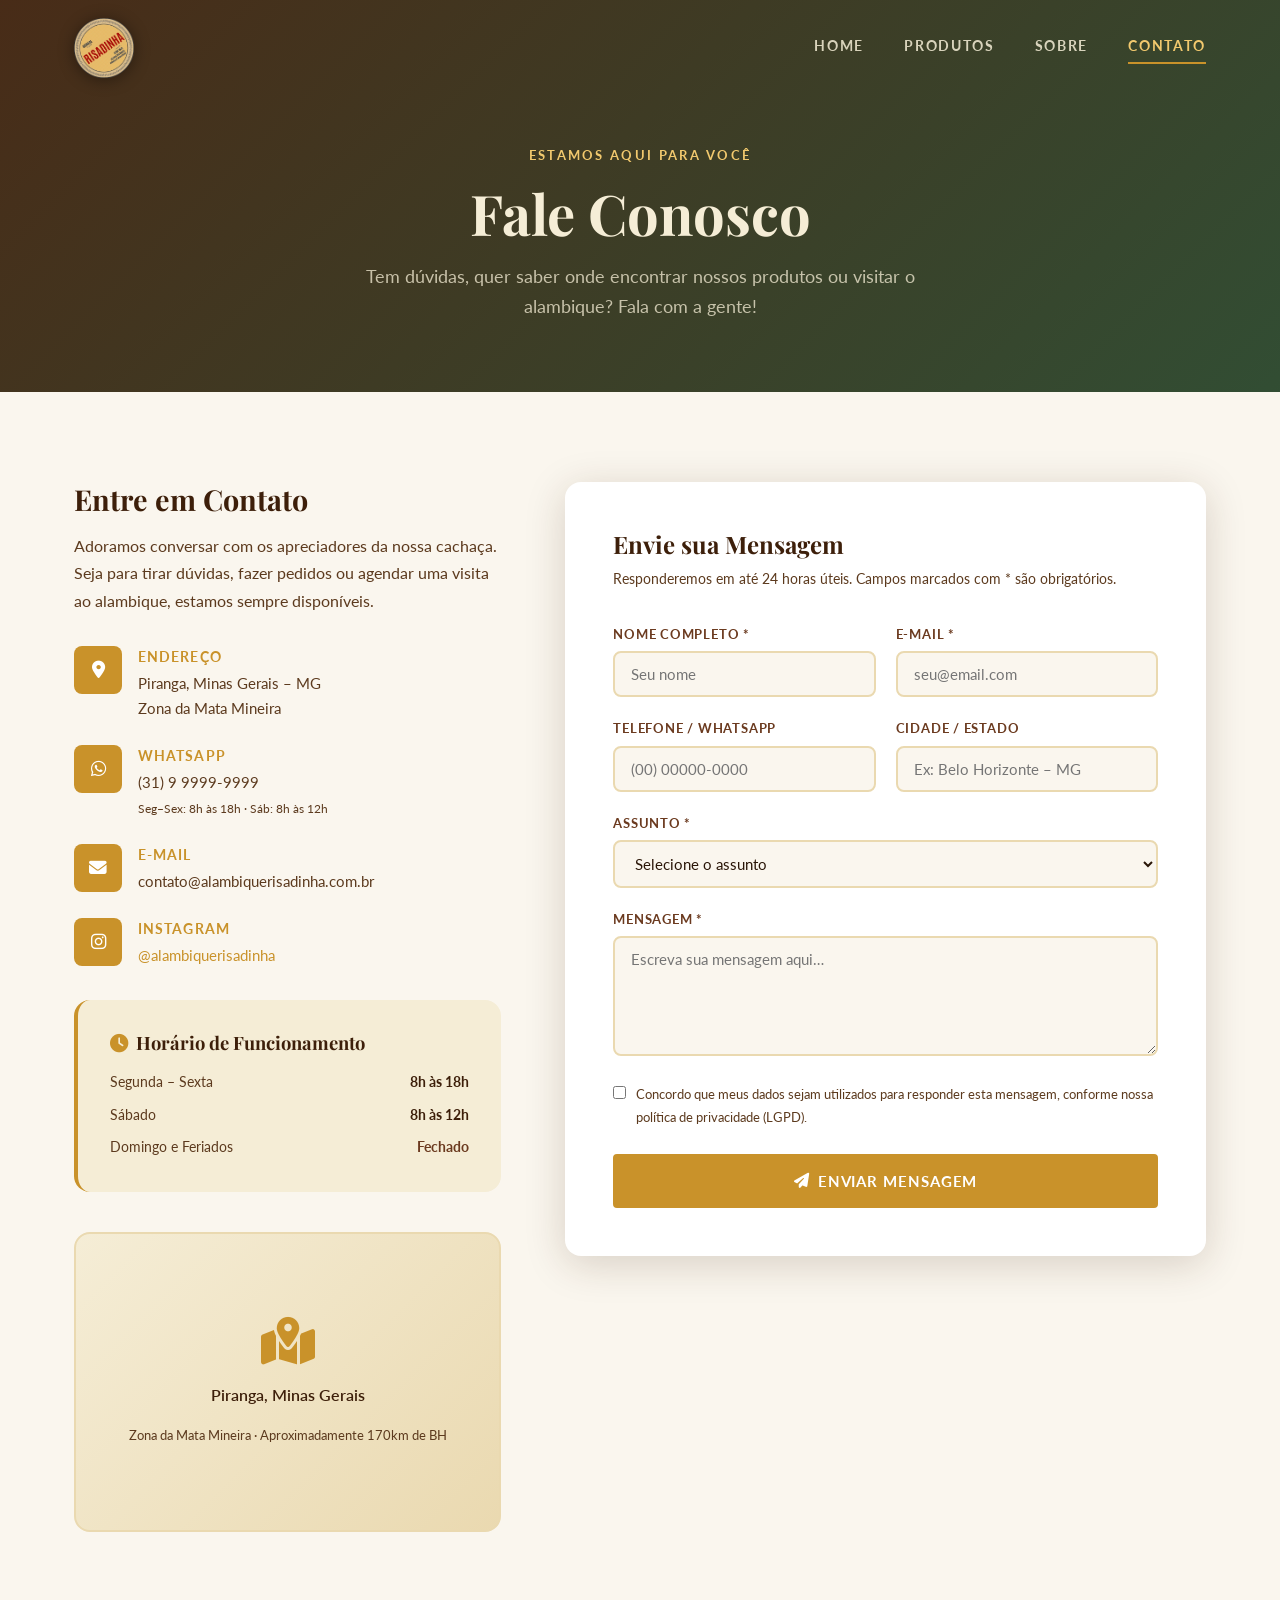
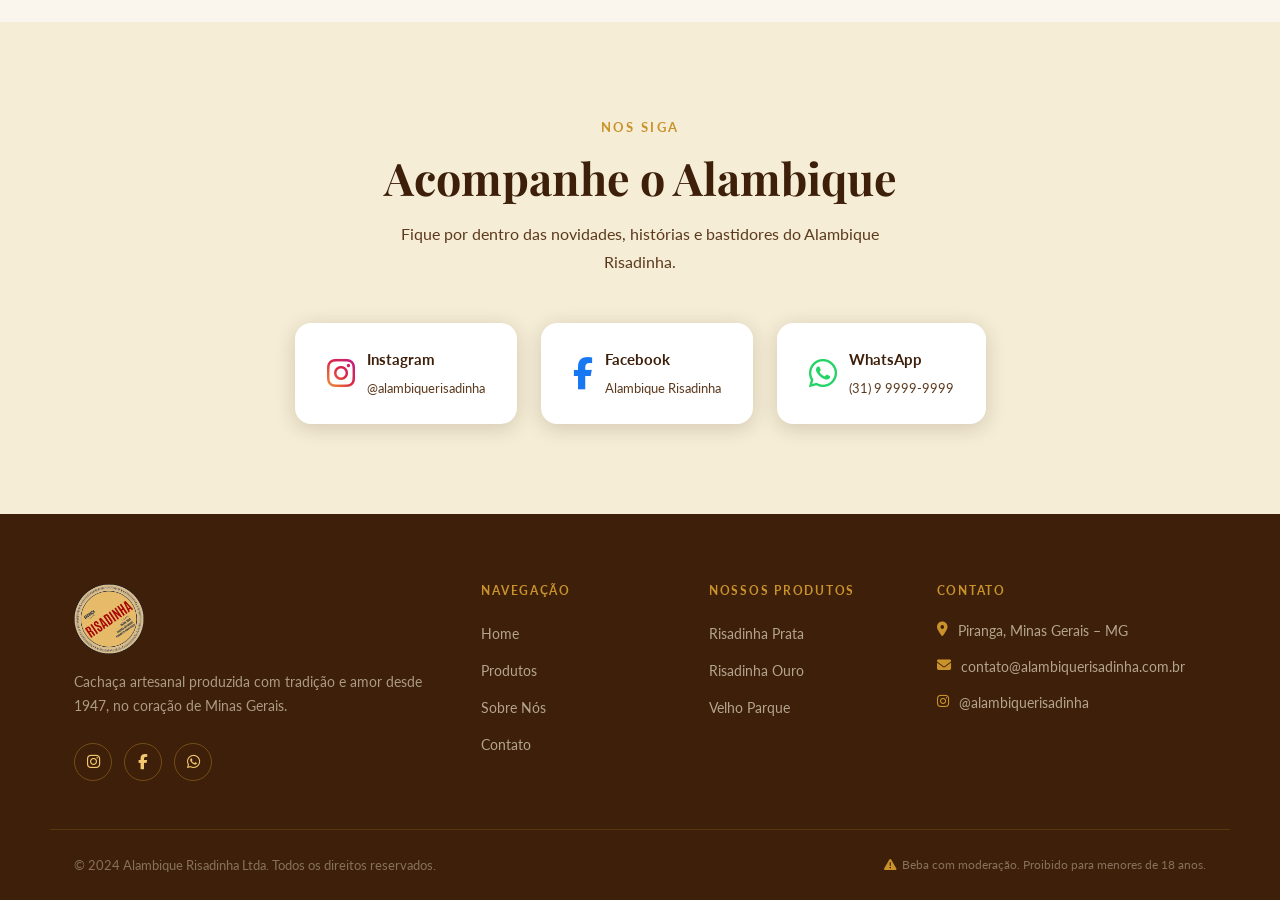
==== commit 11b46fef: "feat: atualizando texto alt do logo para consistencia entre as paginas" ====
--- a/contato.html
+++ b/contato.html
@@ -18,7 +18,7 @@
   <header class="navbar scrolled" id="navbar">
     <div class="container nav-container">
       <a href="index.html" class="nav-logo">
-        <img src="https://www.anpaq.com.br/media/djcatalog2/images/item/2/alambique-risadinha-ltda_f.png" alt="Alambique Risadinha" class="logo-img" onerror="this.style.display='none'; this.nextElementSibling.style.display='block'">
+        <img src="img/logo.png" alt="Alambique Risadinha Logo" class="logo-img" onerror="this.style.display='none'; this.nextElementSibling.style.display='block'">
         <span class="logo-text-fallback" style="display:none">Alambique<br><em>Risadinha</em></span>
       </a>
       <nav class="nav-links" id="navLinks">
@@ -230,7 +230,7 @@
   <footer class="footer">
     <div class="container footer-grid">
       <div class="footer-brand">
-        <img src="https://www.anpaq.com.br/media/djcatalog2/images/item/2/alambique-risadinha-ltda_f.png" alt="Alambique Risadinha" class="footer-logo" onerror="this.style.display='none'">
+        <img src="img/logo.png" alt="Alambique Risadinha Logo" class="footer-logo" onerror="this.style.display='none'">
         <p>Cachaça artesanal produzida com tradição e amor desde 1947, no coração de Minas Gerais.</p>
         <div class="social-links">
           <a href="https://www.instagram.com/alambiquerisadinha/" target="_blank" rel="noopener" aria-label="Instagram"><i class="fab fa-instagram"></i></a>
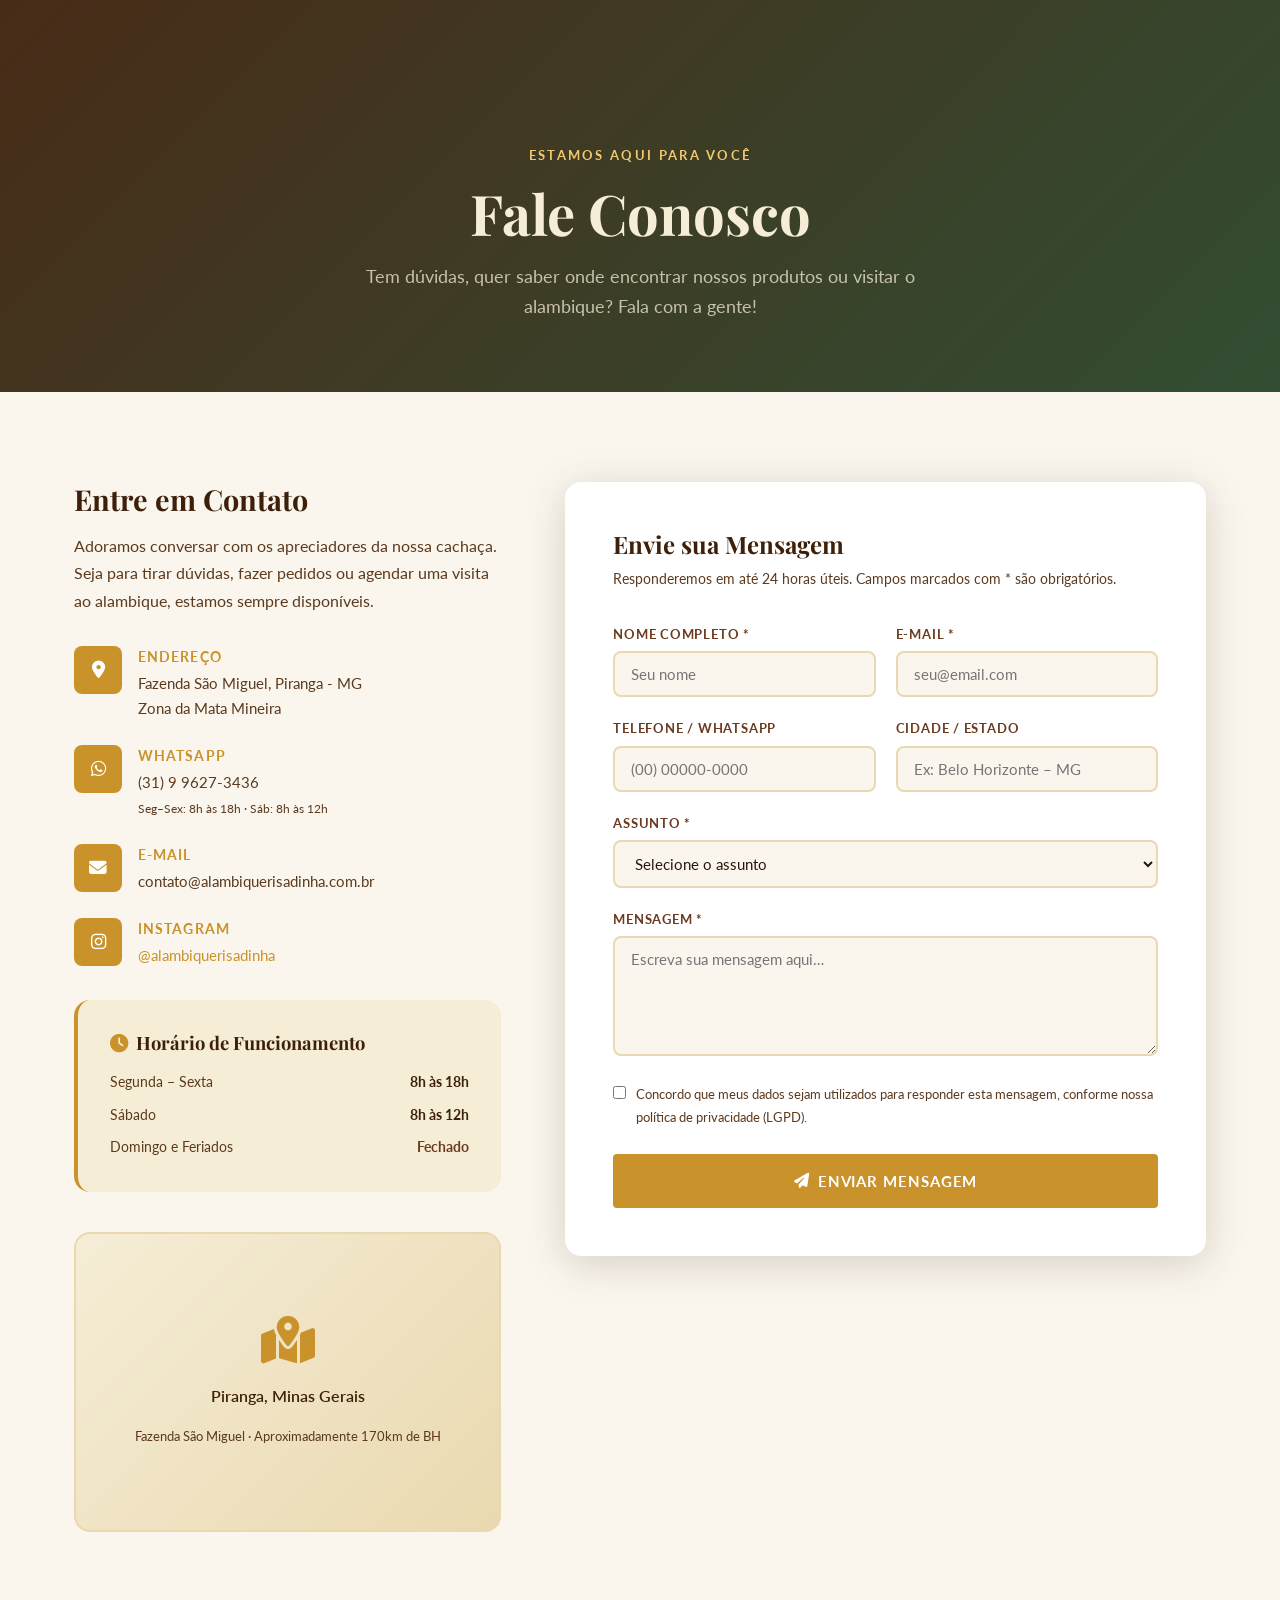
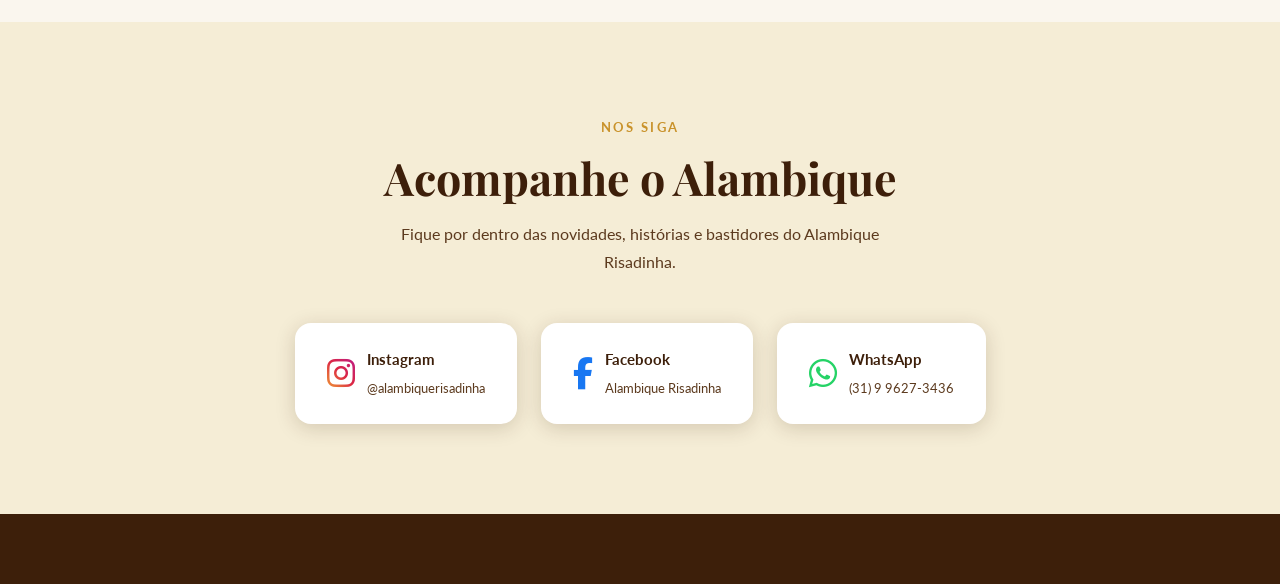
==== commit c41a3d95: "feat: Adicionando manifest do web app e atualizando favicon; refatorando estrutura HTML para cabecal" ====
--- a/contato.html
+++ b/contato.html
@@ -1,37 +1,32 @@
 <!DOCTYPE html>
 <html lang="pt-BR">
+
 <head>
   <meta charset="UTF-8" />
   <meta name="viewport" content="width=device-width, initial-scale=1.0" />
   <title>Contato – Alambique Risadinha</title>
-  <meta name="description" content="Entre em contato com o Alambique Risadinha. Localizado em Piranga, MG. Saiba onde encontrar nossos produtos ou visite nossa destilaria.">
+  <meta name="description"
+    content="Entre em contato com o Alambique Risadinha. Localizado em Piranga, MG. Saiba onde encontrar nossos produtos ou visite nossa destilaria.">
   <link rel="stylesheet" href="css/style.css" />
   <link rel="stylesheet" href="css/pages.css" />
   <link rel="preconnect" href="https://fonts.googleapis.com">
   <link rel="preconnect" href="https://fonts.gstatic.com" crossorigin>
-  <link href="https://fonts.googleapis.com/css2?family=Playfair+Display:ital,wght@0,400;0,600;0,700;0,900;1,400;1,600&family=Lato:wght@300;400;700&family=Dancing+Script:wght@600;700&display=swap" rel="stylesheet">
+  <link
+    href="https://fonts.googleapis.com/css2?family=Playfair+Display:ital,wght@0,400;0,600;0,700;0,900;1,400;1,600&family=Lato:wght@300;400;700&family=Dancing+Script:wght@600;700&display=swap"
+    rel="stylesheet">
   <link rel="stylesheet" href="https://cdn.jsdelivr.net/npm/@fortawesome/fontawesome-free@6.4.0/css/all.min.css">
+  <link rel="icon" type="image/png" href="img/favicon/favicon-96x96.png" sizes="96x96" />
+  <link rel="icon" type="image/svg+xml" href="img/favicon/favicon.svg" />
+  <link rel="shortcut icon" href="img/favicon/favicon.ico" />
+  <link rel="apple-touch-icon" sizes="180x180" href="img/favicon/apple-touch-icon.png" />
+  <link rel="manifest" href="img/favicon/site.webmanifest" />
 </head>
+
 <body>
 
   <!-- ===== NAVBAR ===== -->
-  <header class="navbar scrolled" id="navbar">
-    <div class="container nav-container">
-      <a href="index.html" class="nav-logo">
-        <img src="img/logo.png" alt="Alambique Risadinha Logo" class="logo-img" onerror="this.style.display='none'; this.nextElementSibling.style.display='block'">
-        <span class="logo-text-fallback" style="display:none">Alambique<br><em>Risadinha</em></span>
-      </a>
-      <nav class="nav-links" id="navLinks">
-        <a href="index.html" class="nav-link">Home</a>
-        <a href="produtos.html" class="nav-link">Produtos</a>
-        <a href="sobre.html" class="nav-link">Sobre</a>
-        <a href="contato.html" class="nav-link active">Contato</a>
-      </nav>
-      <button class="hamburger" id="hamburger" aria-label="Menu">
-        <span></span><span></span><span></span>
-      </button>
-    </div>
-  </header>
+  <header id="header-placeholder" class="navbar"></header>
+
 
   <!-- ===== PAGE HERO ===== -->
   <section class="page-hero">
@@ -51,13 +46,14 @@
         <div>
           <div class="contact-info-block">
             <h3>Entre em Contato</h3>
-            <p>Adoramos conversar com os apreciadores da nossa cachaça. Seja para tirar dúvidas, fazer pedidos ou agendar uma visita ao alambique, estamos sempre disponíveis.</p>
+            <p>Adoramos conversar com os apreciadores da nossa cachaça. Seja para tirar dúvidas, fazer pedidos ou
+              agendar uma visita ao alambique, estamos sempre disponíveis.</p>
 
             <div class="contact-item">
               <div class="contact-item-icon"><i class="fas fa-map-marker-alt"></i></div>
               <div class="contact-item-text">
                 <h5>Endereço</h5>
-                <p>Piranga, Minas Gerais – MG<br>Zona da Mata Mineira</p>
+                <p>Fazenda São Miguel, Piranga - MG<br>Zona da Mata Mineira</p>
               </div>
             </div>
 
@@ -65,7 +61,8 @@
               <div class="contact-item-icon"><i class="fab fa-whatsapp"></i></div>
               <div class="contact-item-text">
                 <h5>WhatsApp</h5>
-                <p>(31) 9 9999-9999<br><small style="color:var(--text-mid)">Seg–Sex: 8h às 18h · Sáb: 8h às 12h</small></p>
+                <p><a href="https://wa.me/5531996273436" target="_blank" rel="noopener" aria-label="WhatsApp"> (31) 9 9627-3436</a><br><small style="color:var(--text-mid)">Seg–Sex: 8h às 18h · Sáb: 8h às 12h</small>
+                </p>
               </div>
             </div>
 
@@ -73,7 +70,7 @@
               <div class="contact-item-icon"><i class="fas fa-envelope"></i></div>
               <div class="contact-item-text">
                 <h5>E-mail</h5>
-                <p>contato@alambiquerisadinha.com.br</p>
+                <p><a href="mailto:contato@alambiquerisadinha.com.br">contato@alambiquerisadinha.com.br</a></p>
               </div>
             </div>
 
@@ -81,14 +78,17 @@
               <div class="contact-item-icon"><i class="fab fa-instagram"></i></div>
               <div class="contact-item-text">
                 <h5>Instagram</h5>
-                <p><a href="https://www.instagram.com/alambiquerisadinha/" target="_blank" rel="noopener" style="color:var(--gold)">@alambiquerisadinha</a></p>
+                <p><a href="https://www.instagram.com/alambiquerisadinha/" target="_blank" rel="noopener"
+                    style="color:var(--gold)">@alambiquerisadinha</a></p>
               </div>
             </div>
           </div>
 
           <!-- Horários -->
-          <div style="background:var(--cream); border-radius:var(--radius-lg); padding:2rem; margin-top:2rem; border-left:4px solid var(--gold)">
-            <h4 style="font-family:'Playfair Display',serif; color:var(--brown-dark); margin-bottom:1rem; font-size:1.15rem">
+          <div
+            style="background:var(--cream); border-radius:var(--radius-lg); padding:2rem; margin-top:2rem; border-left:4px solid var(--gold)">
+            <h4
+              style="font-family:'Playfair Display',serif; color:var(--brown-dark); margin-bottom:1rem; font-size:1.15rem">
               <i class="fas fa-clock" style="color:var(--gold); margin-right:8px"></i>Horário de Funcionamento
             </h4>
             <div style="display:flex; flex-direction:column; gap:8px;">
@@ -106,9 +106,21 @@
 
           <!-- Mapa decorativo -->
           <div class="map-placeholder">
-            <i class="fas fa-map-marked-alt"></i>
-            <p>Piranga, Minas Gerais</p>
-            <small>Zona da Mata Mineira · Aproximadamente 170km de BH</small>
+            <a href="https://www.google.com/maps/place/Fazenda+São+Miguel+e+Alambique+Risadinha+-+Unnamed+Road,+36480-000,+Piranga+-+MG/data=!4m2!3m1!1s0xa39b85d5d22aa1:0x2333e8c67980ddaa?utm_source=mstt_1&entry=gps&g_ep=CAESCTExLjUwLjcwMhgAIP___________wEqAA%3D%3D"
+              target="_blank" rel="noopener" aria-label="Localização">
+              <i class="fas fa-map-marked-alt"></i>
+            </a>
+            <p>
+              <a href="https://www.google.com/maps/place/Fazenda+São+Miguel+e+Alambique+Risadinha+-+Unnamed+Road,+36480-000,+Piranga+-+MG/data=!4m2!3m1!1s0xa39b85d5d22aa1:0x2333e8c67980ddaa?utm_source=mstt_1&entry=gps&g_ep=CAESCTExLjUwLjcwMhgAIP___________wEqAA%3D%3D"
+                target="_blank" rel="noopener" aria-label="Localização">Piranga, Minas Gerais
+              </a>
+            </p>
+            <small>
+              <a href="https://www.google.com/maps/place/Fazenda+São+Miguel+e+Alambique+Risadinha+-+Unnamed+Road,+36480-000,+Piranga+-+MG/data=!4m2!3m1!1s0xa39b85d5d22aa1:0x2333e8c67980ddaa?utm_source=mstt_1&entry=gps&g_ep=CAESCTExLjUwLjcwMhgAIP___________wEqAA%3D%3D"
+                target="_blank" rel="noopener" aria-label="Localização"> Fazenda São Miguel · Aproximadamente 170km de
+                BH
+              </a>
+            </small>
           </div>
         </div>
 
@@ -117,7 +129,7 @@
           <h3>Envie sua Mensagem</h3>
           <p>Responderemos em até 24 horas úteis. Campos marcados com * são obrigatórios.</p>
 
-          <form id="contactForm" novalidate>
+          <form id="contactForm" action="https://formsubmit.co/igoraujo93@gmail.com" method="POST" novalidate>
             <div class="form-row">
               <div class="form-group">
                 <label for="nome">Nome Completo *</label>
@@ -155,17 +167,22 @@
 
             <div class="form-group">
               <label for="mensagem">Mensagem *</label>
-              <textarea id="mensagem" name="mensagem" placeholder="Escreva sua mensagem aqui…" rows="5" required></textarea>
+              <textarea id="mensagem" name="mensagem" placeholder="Escreva sua mensagem aqui…" rows="5"
+                required></textarea>
             </div>
 
             <div class="form-group" style="display:flex; align-items:flex-start; gap:10px;">
-              <input type="checkbox" id="lgpd" name="lgpd" required style="width:auto; margin-top:3px; cursor:pointer; accent-color:var(--gold)">
-              <label for="lgpd" style="text-transform:none; font-size:0.82rem; font-weight:400; letter-spacing:0; color:var(--text-mid); cursor:pointer">
-                Concordo que meus dados sejam utilizados para responder esta mensagem, conforme nossa política de privacidade (LGPD).
+              <input type="checkbox" id="lgpd" name="lgpd" required
+                style="width:auto; margin-top:3px; cursor:pointer; accent-color:var(--gold)">
+              <label for="lgpd"
+                style="text-transform:none; font-size:0.82rem; font-weight:400; letter-spacing:0; color:var(--text-mid); cursor:pointer">
+                Concordo que meus dados sejam utilizados para responder esta mensagem, conforme nossa política de
+                privacidade (LGPD).
               </label>
             </div>
 
-            <button type="submit" class="btn btn-primary" style="width:100%; justify-content:center; font-size:0.95rem; padding:16px">
+            <button type="submit" class="btn btn-primary"
+              style="width:100%; justify-content:center; font-size:0.95rem; padding:16px">
               <i class="fas fa-paper-plane"></i> Enviar Mensagem
             </button>
           </form>
@@ -187,24 +204,26 @@
     <div class="container" style="text-align:center">
       <span class="section-eyebrow">Nos Siga</span>
       <h2 class="section-title">Acompanhe o Alambique</h2>
-      <p style="color:var(--text-mid); max-width:500px; margin: 0 auto 3rem">Fique por dentro das novidades, histórias e bastidores do Alambique Risadinha.</p>
+      <p style="color:var(--text-mid); max-width:500px; margin: 0 auto 3rem">Fique por dentro das novidades, histórias e
+        bastidores do Alambique Risadinha.</p>
 
       <div style="display:flex; justify-content:center; gap:1.5rem; flex-wrap:wrap">
         <a href="https://www.instagram.com/alambiquerisadinha/" target="_blank" rel="noopener"
-           style="display:flex; align-items:center; gap:12px; background:#fff; border-radius:var(--radius-lg); padding:1.5rem 2rem; box-shadow:0 4px 20px var(--shadow); text-decoration:none; transition:all 0.35s ease; min-width:200px; justify-content:center"
-           onmouseover="this.style.transform='translateY(-4px)'; this.style.boxShadow='0 12px 32px rgba(61,31,10,0.18)'"
-           onmouseout="this.style.transform=''; this.style.boxShadow='0 4px 20px rgba(61,31,10,0.18)'">
-          <i class="fab fa-instagram" style="font-size:2rem; background:linear-gradient(45deg,#f09433,#e6683c,#dc2743,#cc2366,#bc1888); -webkit-background-clip:text; -webkit-text-fill-color:transparent; background-clip:text"></i>
+          style="display:flex; align-items:center; gap:12px; background:#fff; border-radius:var(--radius-lg); padding:1.5rem 2rem; box-shadow:0 4px 20px var(--shadow); text-decoration:none; transition:all 0.35s ease; min-width:200px; justify-content:center"
+          onmouseover="this.style.transform='translateY(-4px)'; this.style.boxShadow='0 12px 32px rgba(61,31,10,0.18)'"
+          onmouseout="this.style.transform=''; this.style.boxShadow='0 4px 20px rgba(61,31,10,0.18)'">
+          <i class="fab fa-instagram"
+            style="font-size:2rem; background:linear-gradient(45deg,#f09433,#e6683c,#dc2743,#cc2366,#bc1888); -webkit-background-clip:text; -webkit-text-fill-color:transparent; background-clip:text"></i>
           <div style="text-align:left">
             <strong style="display:block; color:var(--brown-dark); font-size:0.95rem">Instagram</strong>
             <span style="color:var(--text-mid); font-size:0.82rem">@alambiquerisadinha</span>
           </div>
         </a>
 
-        <a href="#" 
-           style="display:flex; align-items:center; gap:12px; background:#fff; border-radius:var(--radius-lg); padding:1.5rem 2rem; box-shadow:0 4px 20px var(--shadow); text-decoration:none; transition:all 0.35s ease; min-width:200px; justify-content:center"
-           onmouseover="this.style.transform='translateY(-4px)'; this.style.boxShadow='0 12px 32px rgba(61,31,10,0.18)'"
-           onmouseout="this.style.transform=''; this.style.boxShadow='0 4px 20px rgba(61,31,10,0.18)'">
+        <a href="#"
+          style="display:flex; align-items:center; gap:12px; background:#fff; border-radius:var(--radius-lg); padding:1.5rem 2rem; box-shadow:0 4px 20px var(--shadow); text-decoration:none; transition:all 0.35s ease; min-width:200px; justify-content:center"
+          onmouseover="this.style.transform='translateY(-4px)'; this.style.boxShadow='0 12px 32px rgba(61,31,10,0.18)'"
+          onmouseout="this.style.transform=''; this.style.boxShadow='0 4px 20px rgba(61,31,10,0.18)'">
           <i class="fab fa-facebook-f" style="font-size:2rem; color:#1877f2"></i>
           <div style="text-align:left">
             <strong style="display:block; color:var(--brown-dark); font-size:0.95rem">Facebook</strong>
@@ -212,14 +231,14 @@
           </div>
         </a>
 
-        <a href="https://wa.me/5531999999999" target="_blank" rel="noopener"
-           style="display:flex; align-items:center; gap:12px; background:#fff; border-radius:var(--radius-lg); padding:1.5rem 2rem; box-shadow:0 4px 20px var(--shadow); text-decoration:none; transition:all 0.35s ease; min-width:200px; justify-content:center"
-           onmouseover="this.style.transform='translateY(-4px)'; this.style.boxShadow='0 12px 32px rgba(61,31,10,0.18)'"
-           onmouseout="this.style.transform=''; this.style.boxShadow='0 4px 20px rgba(61,31,10,0.18)'">
+        <a href="https://wa.me/5531996273436" target="_blank" rel="noopener"
+          style="display:flex; align-items:center; gap:12px; background:#fff; border-radius:var(--radius-lg); padding:1.5rem 2rem; box-shadow:0 4px 20px var(--shadow); text-decoration:none; transition:all 0.35s ease; min-width:200px; justify-content:center"
+          onmouseover="this.style.transform='translateY(-4px)'; this.style.boxShadow='0 12px 32px rgba(61,31,10,0.18)'"
+          onmouseout="this.style.transform=''; this.style.boxShadow='0 4px 20px rgba(61,31,10,0.18)'">
           <i class="fab fa-whatsapp" style="font-size:2rem; color:#25d366"></i>
           <div style="text-align:left">
             <strong style="display:block; color:var(--brown-dark); font-size:0.95rem">WhatsApp</strong>
-            <span style="color:var(--text-mid); font-size:0.82rem">(31) 9 9999-9999</span>
+            <span style="color:var(--text-mid); font-size:0.82rem">(31) 9 9627-3436</span>
           </div>
         </a>
       </div>
@@ -227,51 +246,11 @@
   </section>
 
   <!-- ===== FOOTER ===== -->
-  <footer class="footer">
-    <div class="container footer-grid">
-      <div class="footer-brand">
-        <img src="img/logo.png" alt="Alambique Risadinha Logo" class="footer-logo" onerror="this.style.display='none'">
-        <p>Cachaça artesanal produzida com tradição e amor desde 1947, no coração de Minas Gerais.</p>
-        <div class="social-links">
-          <a href="https://www.instagram.com/alambiquerisadinha/" target="_blank" rel="noopener" aria-label="Instagram"><i class="fab fa-instagram"></i></a>
-          <a href="#" aria-label="Facebook"><i class="fab fa-facebook-f"></i></a>
-          <a href="#" aria-label="WhatsApp"><i class="fab fa-whatsapp"></i></a>
-        </div>
-      </div>
-      <div class="footer-nav">
-        <h4>Navegação</h4>
-        <ul>
-          <li><a href="index.html">Home</a></li>
-          <li><a href="produtos.html">Produtos</a></li>
-          <li><a href="sobre.html">Sobre Nós</a></li>
-          <li><a href="contato.html">Contato</a></li>
-        </ul>
-      </div>
-      <div class="footer-products">
-        <h4>Nossos Produtos</h4>
-        <ul>
-          <li><a href="produtos.html#prata">Risadinha Prata</a></li>
-          <li><a href="produtos.html#ouro">Risadinha Ouro</a></li>
-          <li><a href="produtos.html#parque">Velho Parque</a></li>
-        </ul>
-      </div>
-      <div class="footer-contact">
-        <h4>Contato</h4>
-        <ul>
-          <li><i class="fas fa-map-marker-alt"></i> Piranga, Minas Gerais – MG</li>
-          <li><i class="fas fa-envelope"></i> contato@alambiquerisadinha.com.br</li>
-          <li><i class="fab fa-instagram"></i> @alambiquerisadinha</li>
-        </ul>
-      </div>
-    </div>
-    <div class="footer-bottom">
-      <div class="container">
-        <p>© 2024 Alambique Risadinha Ltda. Todos os direitos reservados.</p>
-        <p class="footer-warning"><i class="fas fa-exclamation-triangle"></i> Beba com moderação. Proibido para menores de 18 anos.</p>
-      </div>
-    </div>
-  </footer>
-
+  <footer id="footer-placeholder" class="footer"></footer>
+
+  <script src="components/js/header.js"></script>
+  <script src="components/js/footer.js"></script>
   <script src="js/main.js"></script>
 </body>
-</html>
+
+</html>
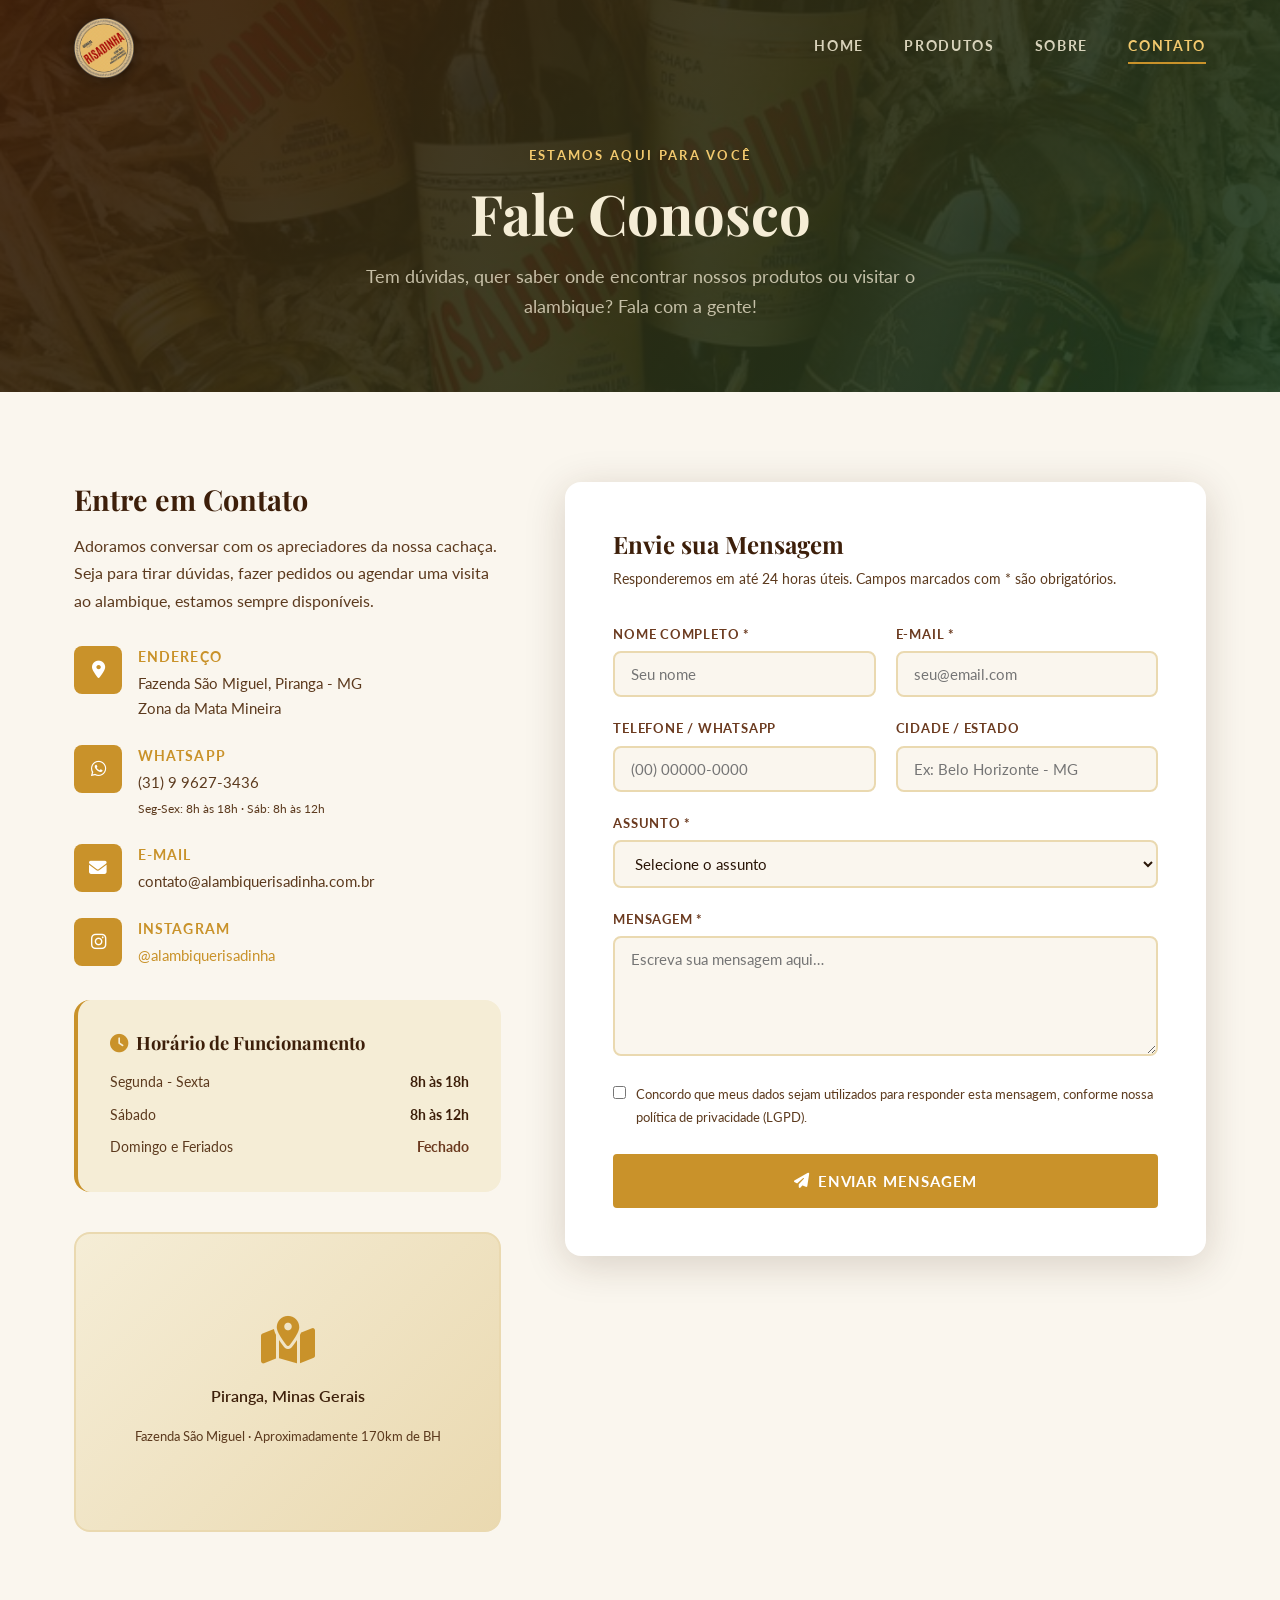
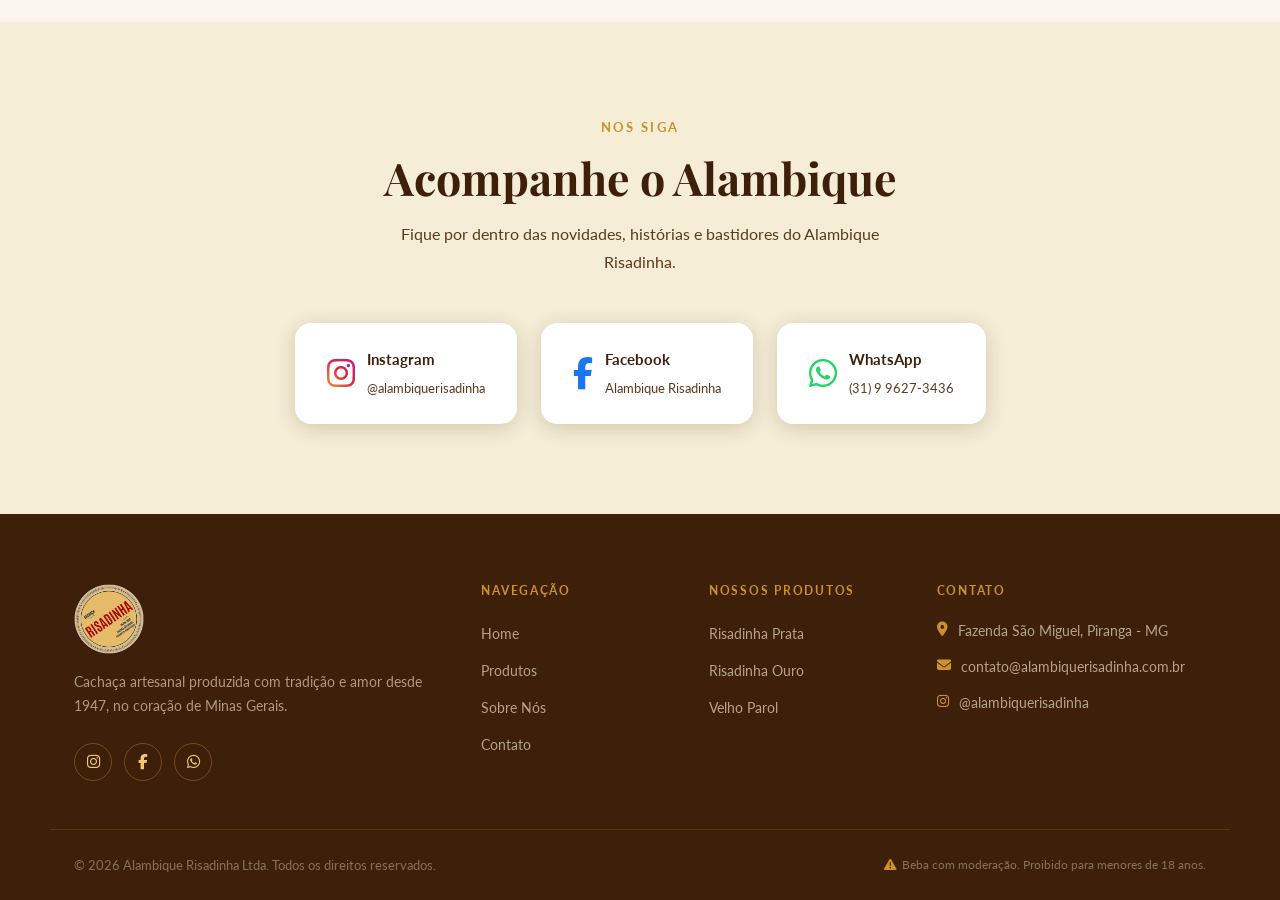
==== commit 4e32b0b5: "fix: corrigindo titulos e descricoes em varias paginas para consistencia feat: adicionando novos bot" ====
--- a/contato.html
+++ b/contato.html
@@ -4,7 +4,7 @@
 <head>
   <meta charset="UTF-8" />
   <meta name="viewport" content="width=device-width, initial-scale=1.0" />
-  <title>Contato – Alambique Risadinha</title>
+  <title>Contato - Alambique Risadinha</title>
   <meta name="description"
     content="Entre em contato com o Alambique Risadinha. Localizado em Piranga, MG. Saiba onde encontrar nossos produtos ou visite nossa destilaria.">
   <link rel="stylesheet" href="css/style.css" />
@@ -61,7 +61,7 @@
               <div class="contact-item-icon"><i class="fab fa-whatsapp"></i></div>
               <div class="contact-item-text">
                 <h5>WhatsApp</h5>
-                <p><a href="https://wa.me/5531996273436" target="_blank" rel="noopener" aria-label="WhatsApp"> (31) 9 9627-3436</a><br><small style="color:var(--text-mid)">Seg–Sex: 8h às 18h · Sáb: 8h às 12h</small>
+                <p><a href="https://wa.me/5531996273436" target="_blank" rel="noopener" aria-label="WhatsApp"> (31) 9 9627-3436</a><br><small style="color:var(--text-mid)">Seg-Sex: 8h às 18h · Sáb: 8h às 12h</small>
                 </p>
               </div>
             </div>
@@ -93,7 +93,7 @@
             </h4>
             <div style="display:flex; flex-direction:column; gap:8px;">
               <div style="display:flex; justify-content:space-between; font-size:0.9rem; color:var(--text-mid)">
-                <span>Segunda – Sexta</span><strong style="color:var(--brown-dark)">8h às 18h</strong>
+                <span>Segunda - Sexta</span><strong style="color:var(--brown-dark)">8h às 18h</strong>
               </div>
               <div style="display:flex; justify-content:space-between; font-size:0.9rem; color:var(--text-mid)">
                 <span>Sábado</span><strong style="color:var(--brown-dark)">8h às 12h</strong>
@@ -148,7 +148,7 @@
               </div>
               <div class="form-group">
                 <label for="cidade">Cidade / Estado</label>
-                <input type="text" id="cidade" name="cidade" placeholder="Ex: Belo Horizonte – MG">
+                <input type="text" id="cidade" name="cidade" placeholder="Ex: Belo Horizonte - MG">
               </div>
             </div>
 
@@ -248,8 +248,8 @@
   <!-- ===== FOOTER ===== -->
   <footer id="footer-placeholder" class="footer"></footer>
 
-  <script src="components/js/header.js"></script>
-  <script src="components/js/footer.js"></script>
+  <script src="/components/js/header.js"></script>
+  <script src="/components/js/footer.js"></script>
   <script src="js/main.js"></script>
 </body>
 
--- a/css/style.css
+++ b/css/style.css
@@ -93,6 +93,7 @@
 .btn {
   display: inline-flex;
   align-items: center;
+  justify-content: center;
   gap: 8px;
   padding: 14px 32px;
   border-radius: 4px;
@@ -104,6 +105,7 @@
   cursor: pointer;
   border: 2px solid transparent;
   transition: all var(--transition);
+  text-align: center;
 }
 
 .btn-primary {
@@ -114,6 +116,18 @@
 .btn-primary:hover {
   background: var(--gold-light);
   border-color: var(--gold-light);
+  transform: translateY(-2px);
+  box-shadow: 0 8px 24px rgba(201,146,42,0.35);
+}
+
+.btn-buy {
+  background: var(--white);
+  color: #511818;
+  border-color: var(--white);
+}
+.btn-buy:hover {
+  background: var(--brown-light);
+  border-color: var(--brown-light);
   transform: translateY(-2px);
   box-shadow: 0 8px 24px rgba(201,146,42,0.35);
 }
@@ -243,7 +257,7 @@
   align-items: center;
   background: 
     linear-gradient(160deg, rgba(28,31,10,0.72) 0%, rgba(61,31,10,0.88) 60%, rgba(28,59,31,0.82) 100%),
-    url('https://images.unsplash.com/photo-1513558161293-cdaf765ed2fd?w=1800&q=80') center/cover no-repeat;
+    url('./../img/products/risadinha-3-fundo-barril.jpg') center/cover no-repeat;
   overflow: hidden;
 }
 
@@ -531,17 +545,20 @@
 .product-card:hover .product-icon { transform: scale(1.12) rotate(-5deg); }
 .product-icon.prata {
   color: #b0b8c1;
-  background: linear-gradient(135deg, #dde4ea 0%, #eef1f4 100%);
+  background: linear-gradient(135deg, rgba(61,31,10,0.1), rgba(28,59,31,0.1)),
+    url('./../img/products/risadinha-barris.jpg') center/cover no-repeat;
   text-shadow: 0 4px 12px rgba(150,170,190,0.4);
 }
 .product-icon.ouro {
   color: var(--gold);
-  background: linear-gradient(135deg, #f5e6c8 0%, #faf0dc 100%);
+  background: linear-gradient(135deg, rgba(61,31,10,0.1), rgba(28,59,31,0.1)),
+    url('./../img/products/risadinha-barris.jpg') center/cover no-repeat;
   text-shadow: 0 4px 12px rgba(201,146,42,0.35);
 }
-.product-icon.parque {
+.product-icon.parol {
   color: var(--brown-mid);
-  background: linear-gradient(135deg, #e8d5b8 0%, #f2e4cc 100%);
+  background: linear-gradient(135deg, rgba(61,31,10,0.1), rgba(28,59,31,0.1)),
+    url('./../img/products/risadinha-barris.jpg') center/cover no-repeat;
   text-shadow: 0 4px 12px rgba(107,58,31,0.35);
 }
 
@@ -767,7 +784,7 @@
   padding: 100px 0;
   background:
     linear-gradient(135deg, rgba(28,59,31,0.92), rgba(61,31,10,0.95)),
-    url('https://images.unsplash.com/photo-1569529465841-dfecdab7503b?w=1600&q=80') center/cover no-repeat;
+    url('../img/products/background-produtos.png') center 80%/cover no-repeat;
   text-align: center;
   overflow: hidden;
 }
@@ -939,7 +956,7 @@
   padding: 140px 0 70px;
   background: 
     linear-gradient(135deg, rgba(61,31,10,0.94), rgba(28,59,31,0.9)),
-    url('https://images.unsplash.com/photo-1607623814075-e51df1bdc82f?w=1600&q=80') center/cover no-repeat;
+    url('./../img/products/background-produtos.png') center/cover no-repeat;
   text-align: center;
 }
 .page-hero h1 { font-size: clamp(2.2rem, 5vw, 3.5rem); color: var(--cream); margin-bottom: 1rem; }
--- a/css/pages.css
+++ b/css/pages.css
@@ -66,9 +66,15 @@
     transparent 25px
   );
 }
-.pv-prata { background: linear-gradient(135deg, #c8d4dd 0%, #e8eef3 100%); color: #8aa0b0; }
-.pv-ouro  { background: linear-gradient(135deg, #dfc07a 0%, #f5e6c0 100%); color: var(--gold); }
-.pv-parque{ background: linear-gradient(135deg, #c4a06b 0%, #e8d5b0 100%); color: var(--brown-mid); }
+.pv-prata { background: linear-gradient(135deg, rgba(61,31,10,0.1), rgba(28,59,31,0.1)),
+    url('./../img/products/risadinha-prata-fundo-alambique.png') bottom/cover no-repeat; 
+  }
+.pv-ouro { background: linear-gradient(135deg, rgba(61,31,10,0.1), rgba(28,59,31,0.1)),
+    url('./../img/products/risadinha-ouro-fundo-barril.jpg') center 54%/cover no-repeat; 
+  }
+.pv-parol { background: linear-gradient(135deg, rgba(61,31,10,0.1), rgba(28,59,31,0.1)),
+    url('./../img/products/velho-parol-fundo-barril.jpg') center 66%/cover no-repeat; 
+}
 
 .product-detail-icon {
   font-size: 7rem;
@@ -91,7 +97,7 @@
 }
 .badge-prata { background: rgba(140,160,180,0.9); color: #fff; }
 .badge-ouro  { background: var(--gold); color: #fff; }
-.badge-parque{ background: var(--green-dark); color: var(--gold-pale); }
+.badge-parol{ background: var(--green-dark); color: var(--gold-pale); }
 
 .product-detail-info .section-eyebrow { margin-bottom: 0.5rem; }
 .product-detail-info h2 {
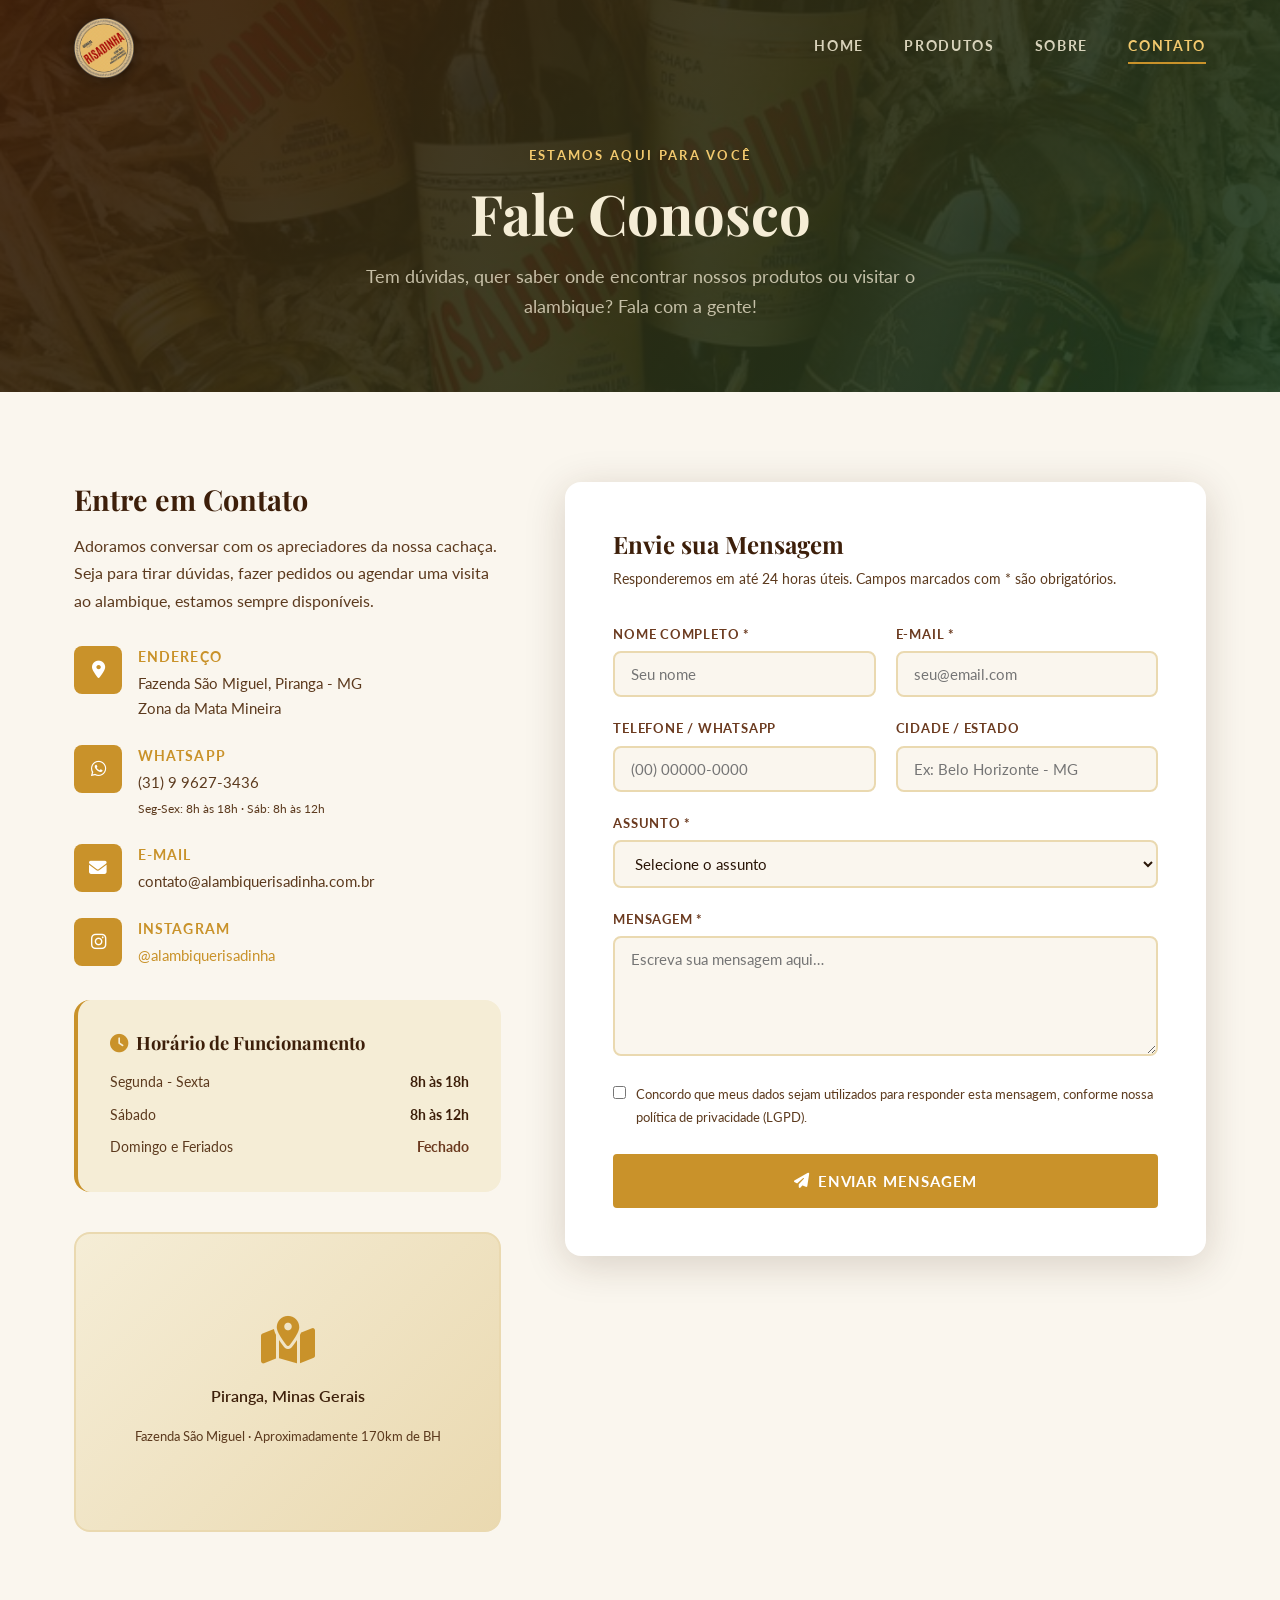
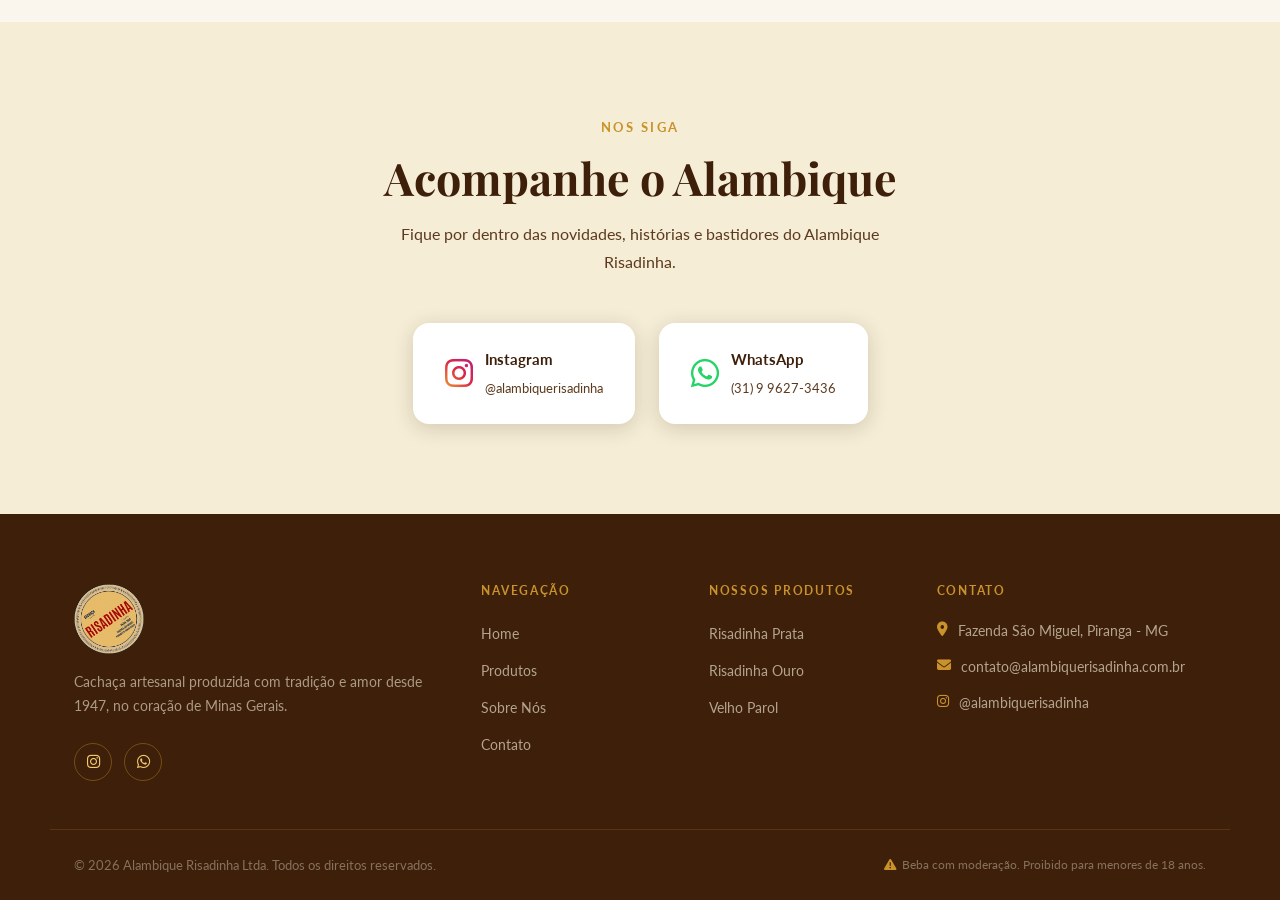
==== commit 2404ab6b: "fix: Removendo facebook" ====
--- a/contato.html
+++ b/contato.html
@@ -4,7 +4,8 @@
 <head>
   <meta charset="UTF-8" />
   <meta name="viewport" content="width=device-width, initial-scale=1.0" />
-  <title>Contato - Alambique Risadinha</title>
+  <link rel="canonical" href="https://alambiquerisadinha.com.br/contato.html" />
+<title>Contato - Alambique Risadinha</title>
   <meta name="description"
     content="Entre em contato com o Alambique Risadinha. Localizado em Piranga, MG. Saiba onde encontrar nossos produtos ou visite nossa destilaria.">
   <link rel="stylesheet" href="css/style.css" />
@@ -130,6 +131,10 @@
           <p>Responderemos em até 24 horas úteis. Campos marcados com * são obrigatórios.</p>
 
           <form id="contactForm" action="https://formsubmit.co/igoraujo93@gmail.com" method="POST" novalidate>
+            <input type="hidden" name="_subject" value="Novo contato pelo site - Alambique Risadinha">
+            <input type="hidden" name="_template" value="table">
+            <input type="hidden" name="_next" value="https://alambiquerisadinha.com.br/contato.html?enviado=1">
+            <input type="text" name="_honey" tabindex="-1" autocomplete="off" style="display:none" aria-hidden="true">
             <div class="form-row">
               <div class="form-group">
                 <label for="nome">Nome Completo *</label>
@@ -220,7 +225,7 @@
           </div>
         </a>
 
-        <a href="#"
+        <!-- <a href="#"
           style="display:flex; align-items:center; gap:12px; background:#fff; border-radius:var(--radius-lg); padding:1.5rem 2rem; box-shadow:0 4px 20px var(--shadow); text-decoration:none; transition:all 0.35s ease; min-width:200px; justify-content:center"
           onmouseover="this.style.transform='translateY(-4px)'; this.style.boxShadow='0 12px 32px rgba(61,31,10,0.18)'"
           onmouseout="this.style.transform=''; this.style.boxShadow='0 4px 20px rgba(61,31,10,0.18)'">
@@ -229,7 +234,7 @@
             <strong style="display:block; color:var(--brown-dark); font-size:0.95rem">Facebook</strong>
             <span style="color:var(--text-mid); font-size:0.82rem">Alambique Risadinha</span>
           </div>
-        </a>
+        </a> -->
 
         <a href="https://wa.me/5531996273436" target="_blank" rel="noopener"
           style="display:flex; align-items:center; gap:12px; background:#fff; border-radius:var(--radius-lg); padding:1.5rem 2rem; box-shadow:0 4px 20px var(--shadow); text-decoration:none; transition:all 0.35s ease; min-width:200px; justify-content:center"
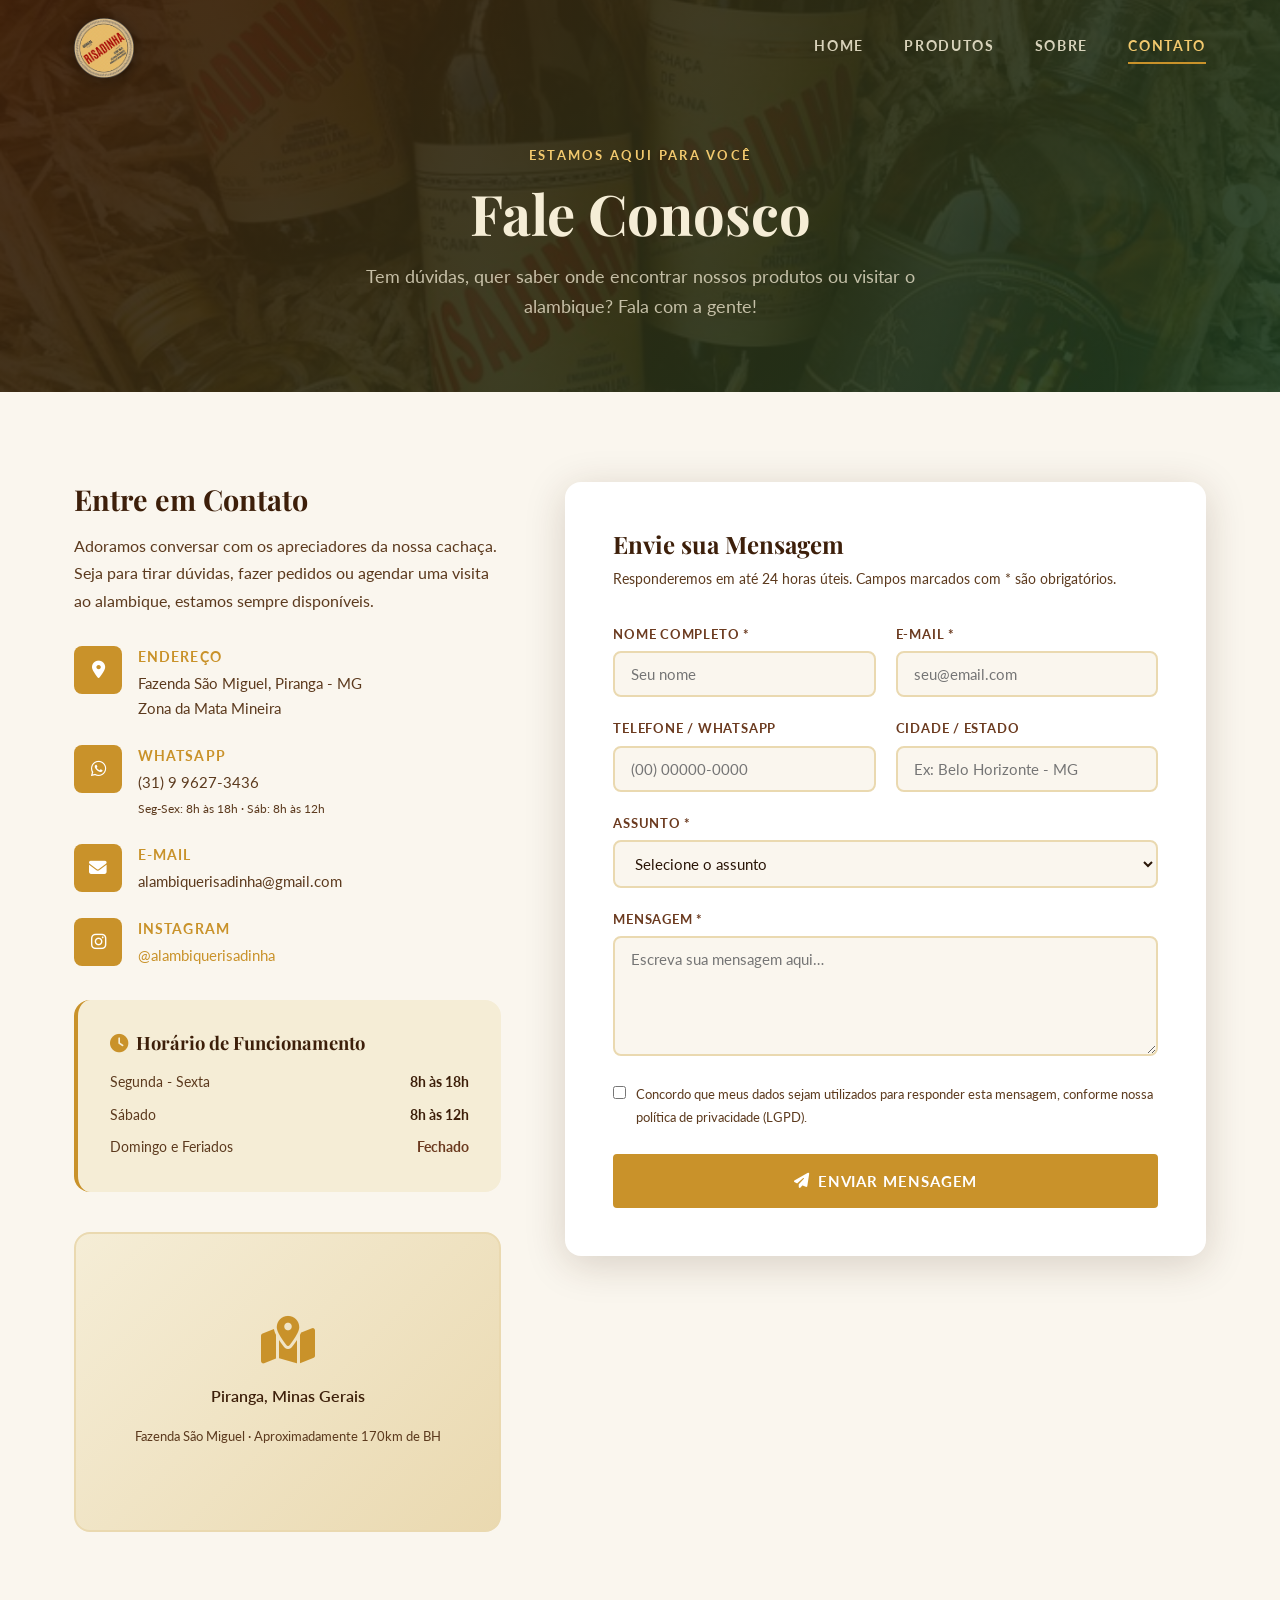
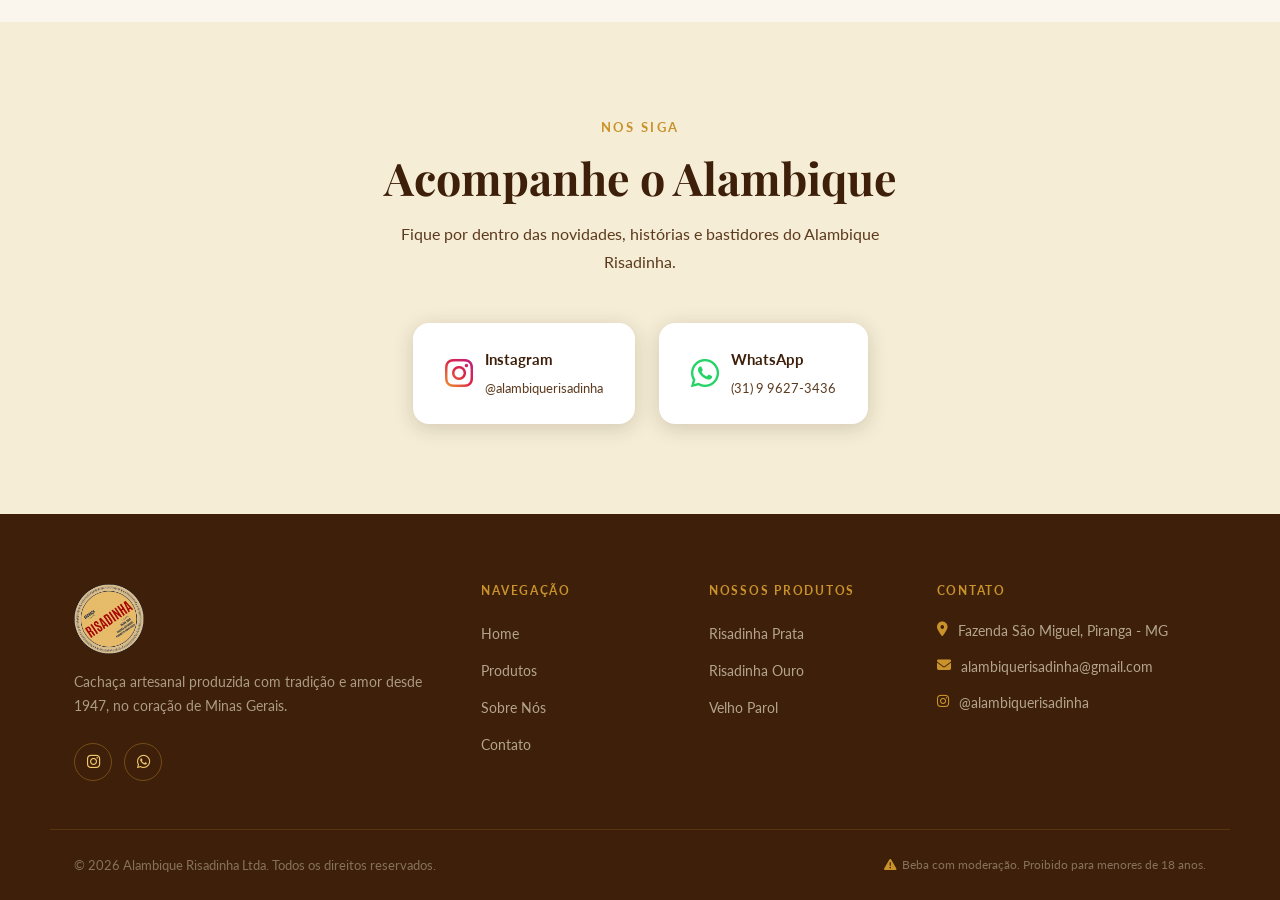
==== commit 7722fad3: "fix: Atualiza e-mail de contato para alambiquerisadinha@gmail.com" ====
--- a/contato.html
+++ b/contato.html
@@ -71,7 +71,7 @@
               <div class="contact-item-icon"><i class="fas fa-envelope"></i></div>
               <div class="contact-item-text">
                 <h5>E-mail</h5>
-                <p><a href="mailto:contato@alambiquerisadinha.com.br">contato@alambiquerisadinha.com.br</a></p>
+                <p><a href="mailto:alambiquerisadinha@gmail.com">alambiquerisadinha@gmail.com</a></p>
               </div>
             </div>
 
@@ -130,7 +130,7 @@
           <h3>Envie sua Mensagem</h3>
           <p>Responderemos em até 24 horas úteis. Campos marcados com * são obrigatórios.</p>
 
-          <form id="contactForm" action="https://formsubmit.co/igoraujo93@gmail.com" method="POST" novalidate>
+          <form id="contactForm" action="https://formsubmit.co/alambiquerisadinha@gmail.com" method="POST" novalidate>
             <input type="hidden" name="_subject" value="Novo contato pelo site - Alambique Risadinha">
             <input type="hidden" name="_template" value="table">
             <input type="hidden" name="_next" value="https://alambiquerisadinha.com.br/contato.html?enviado=1">
